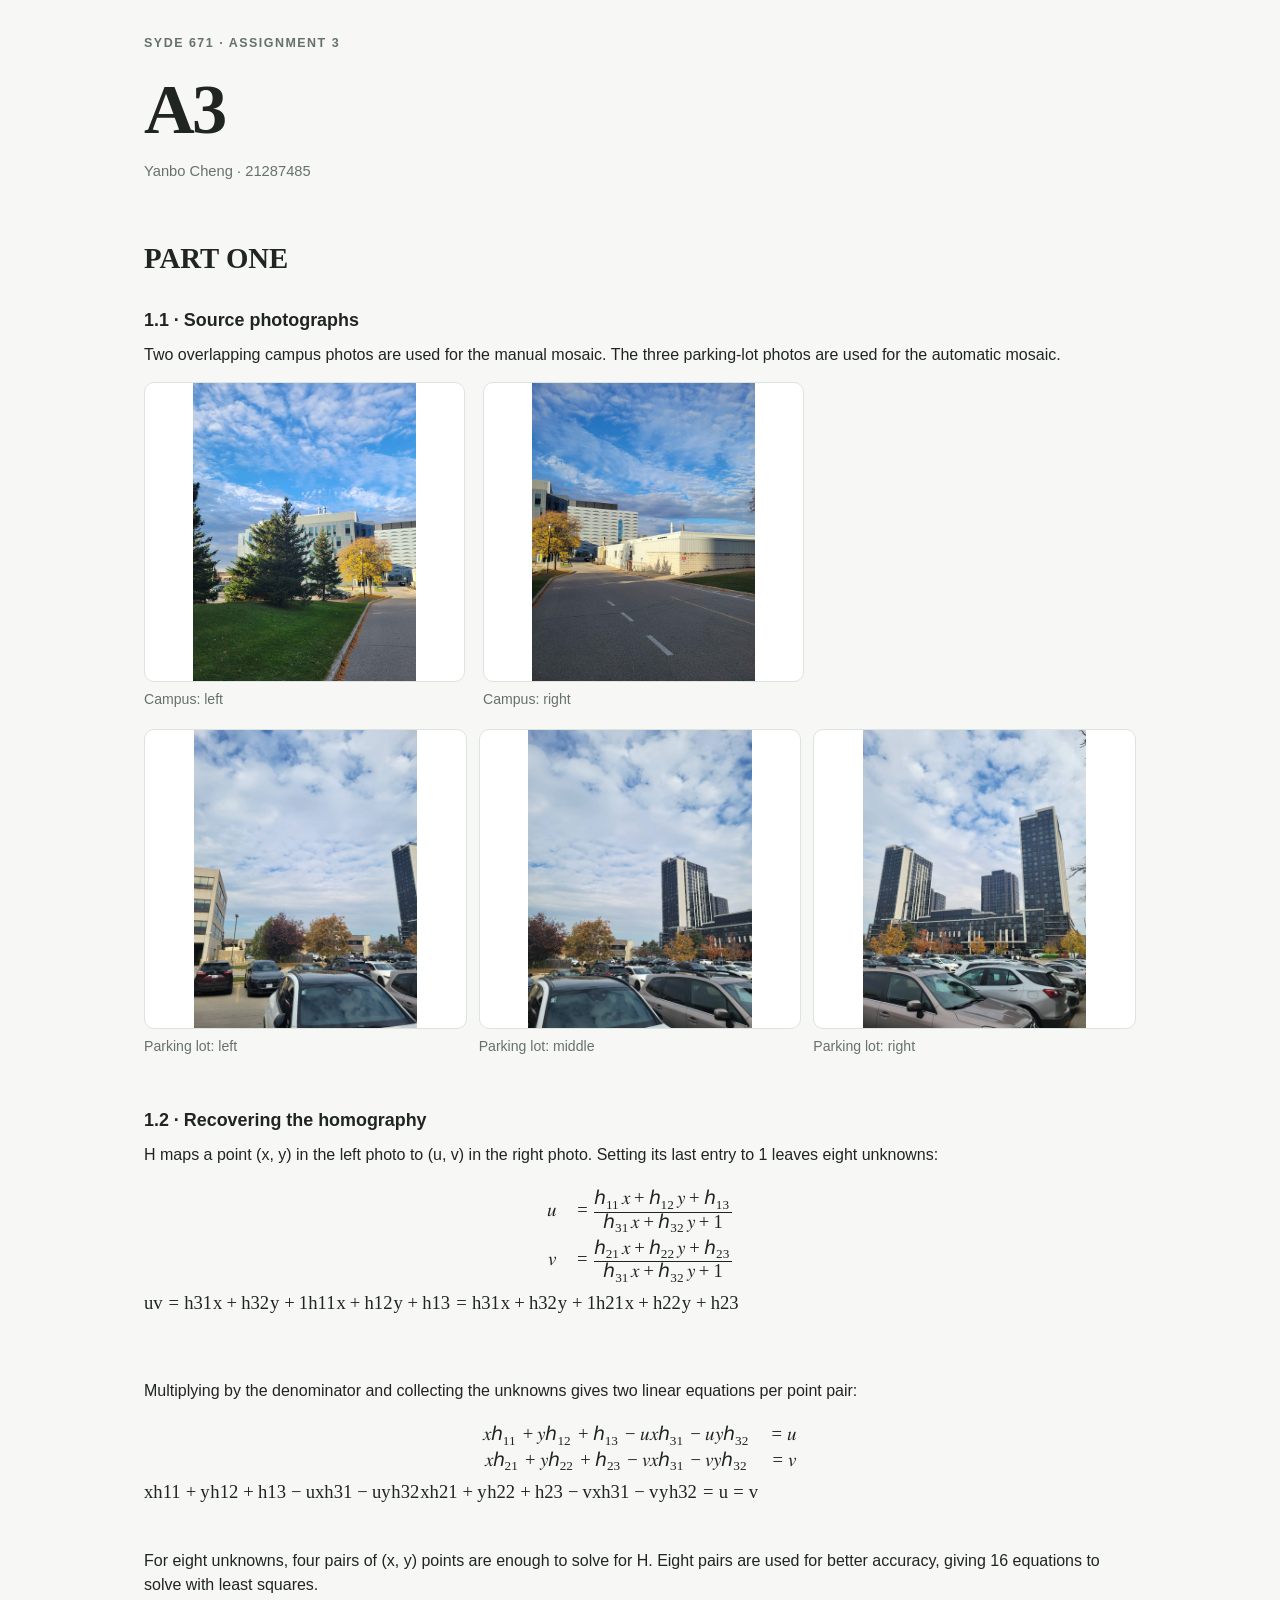
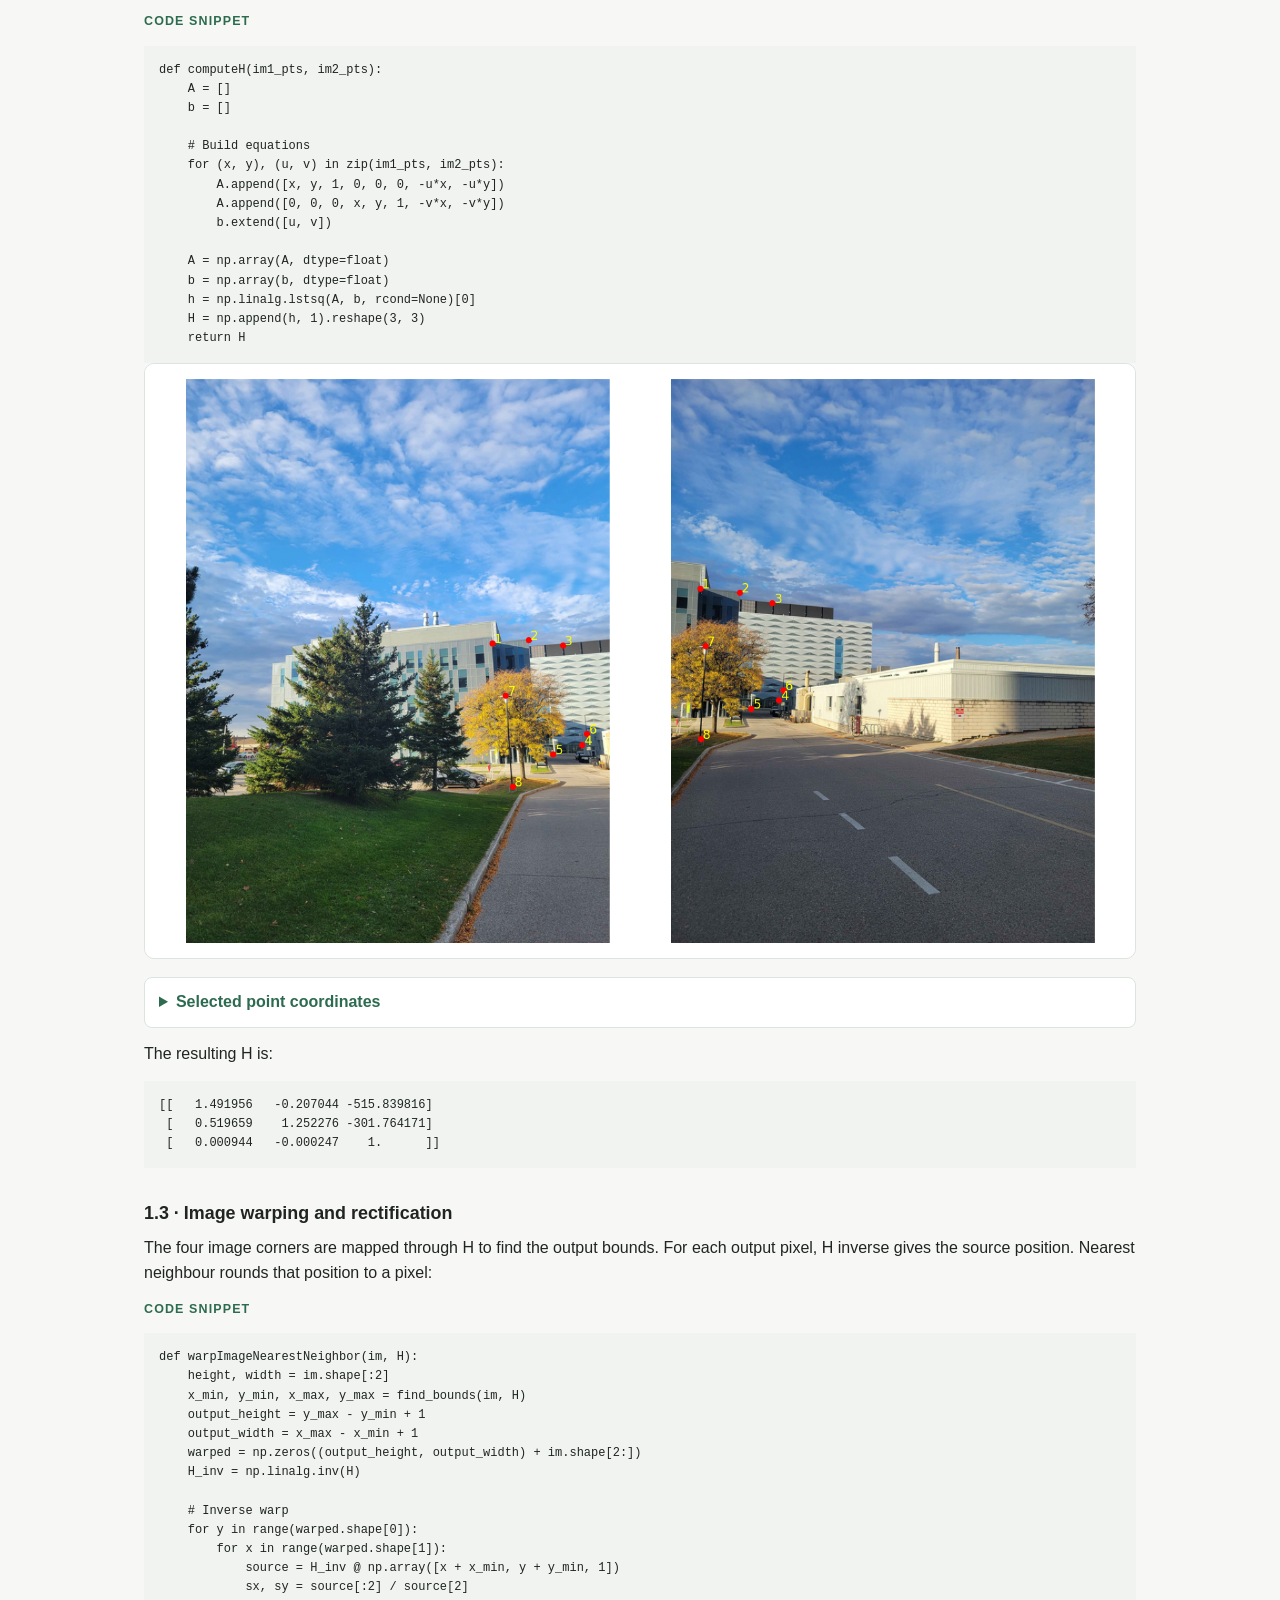
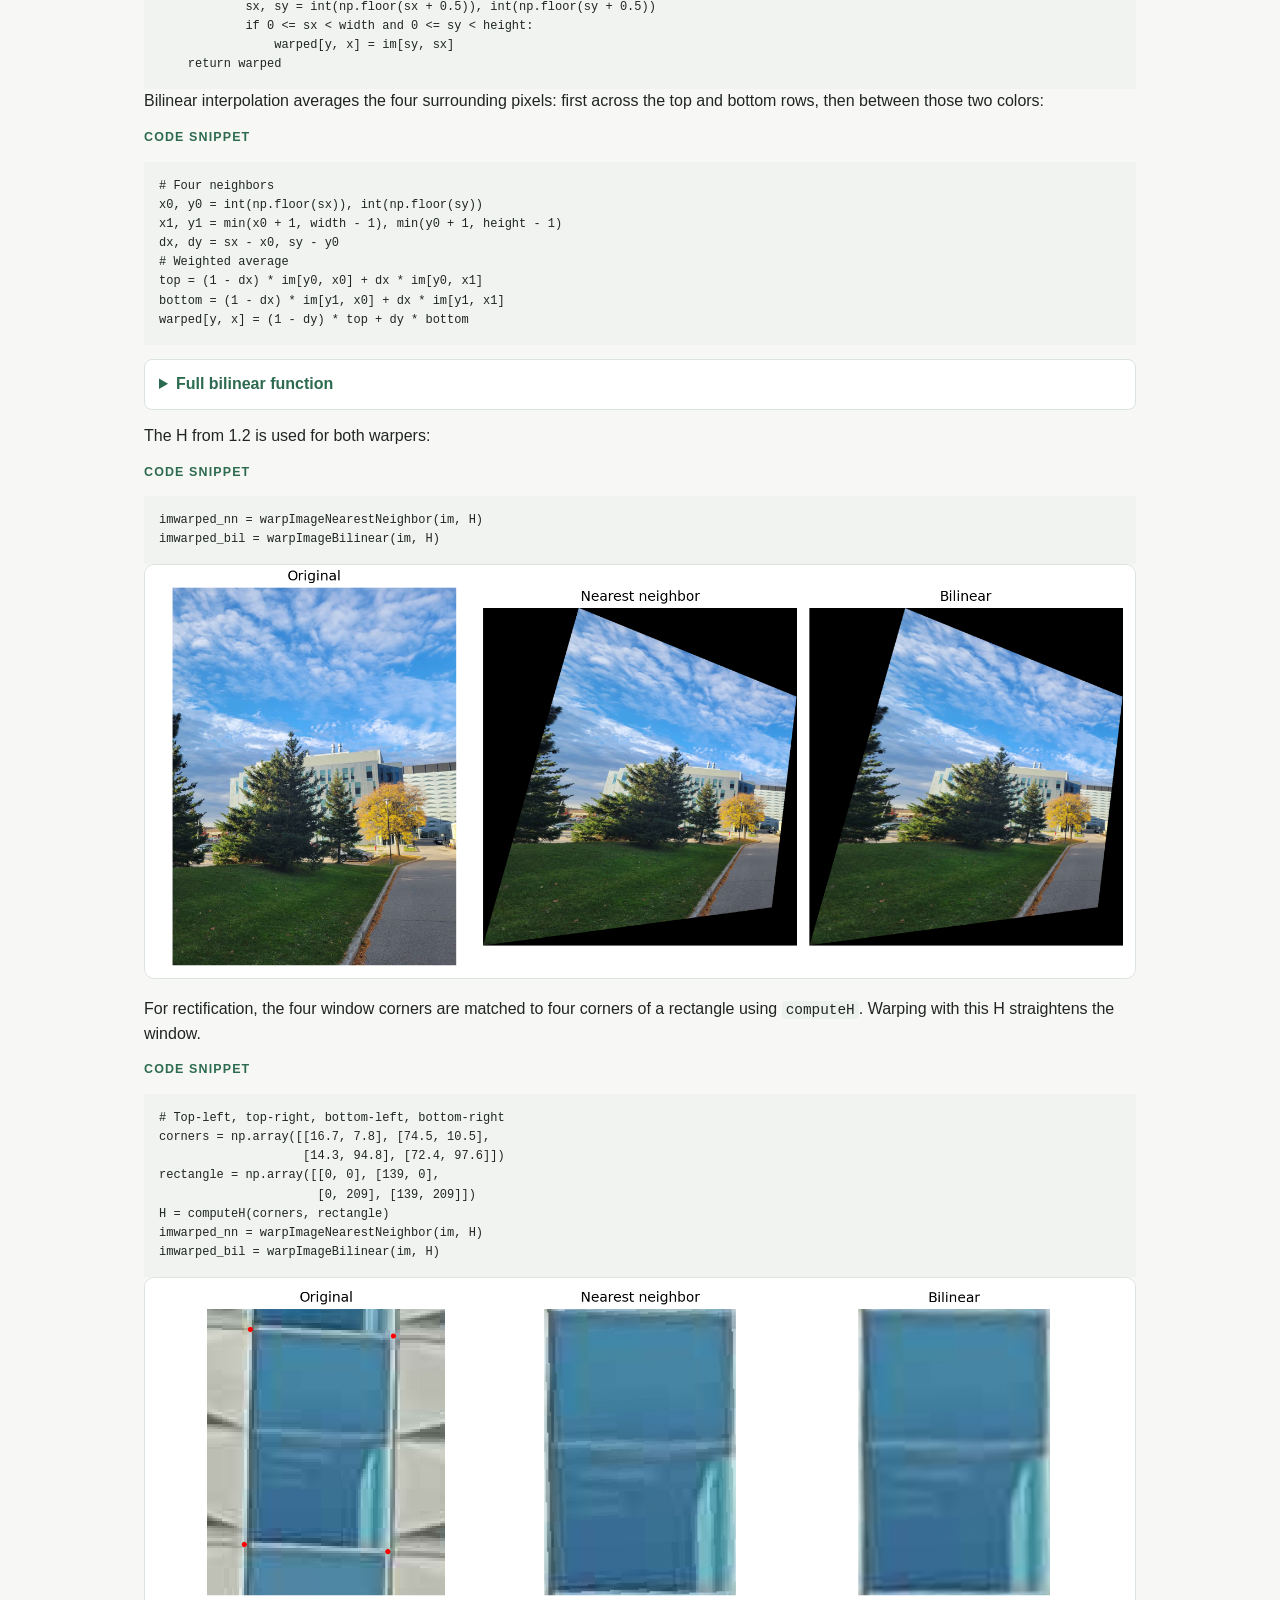
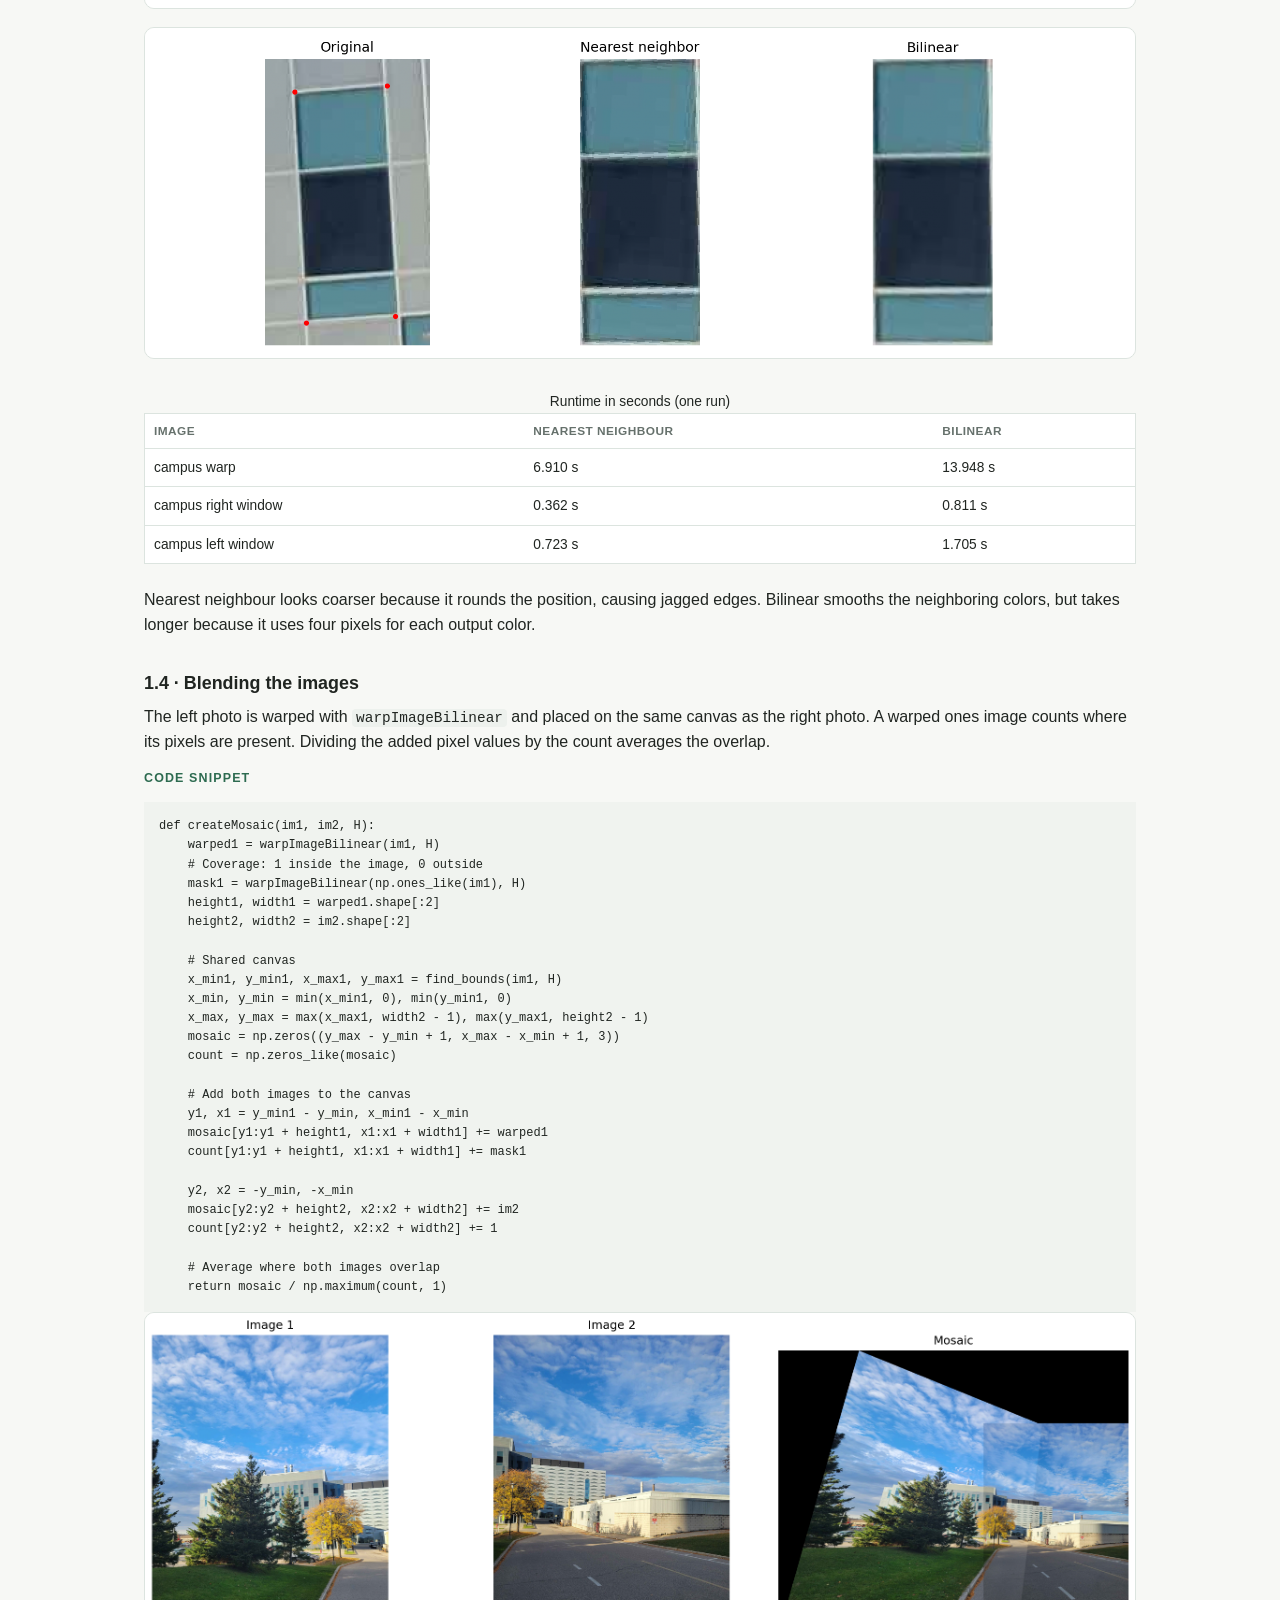
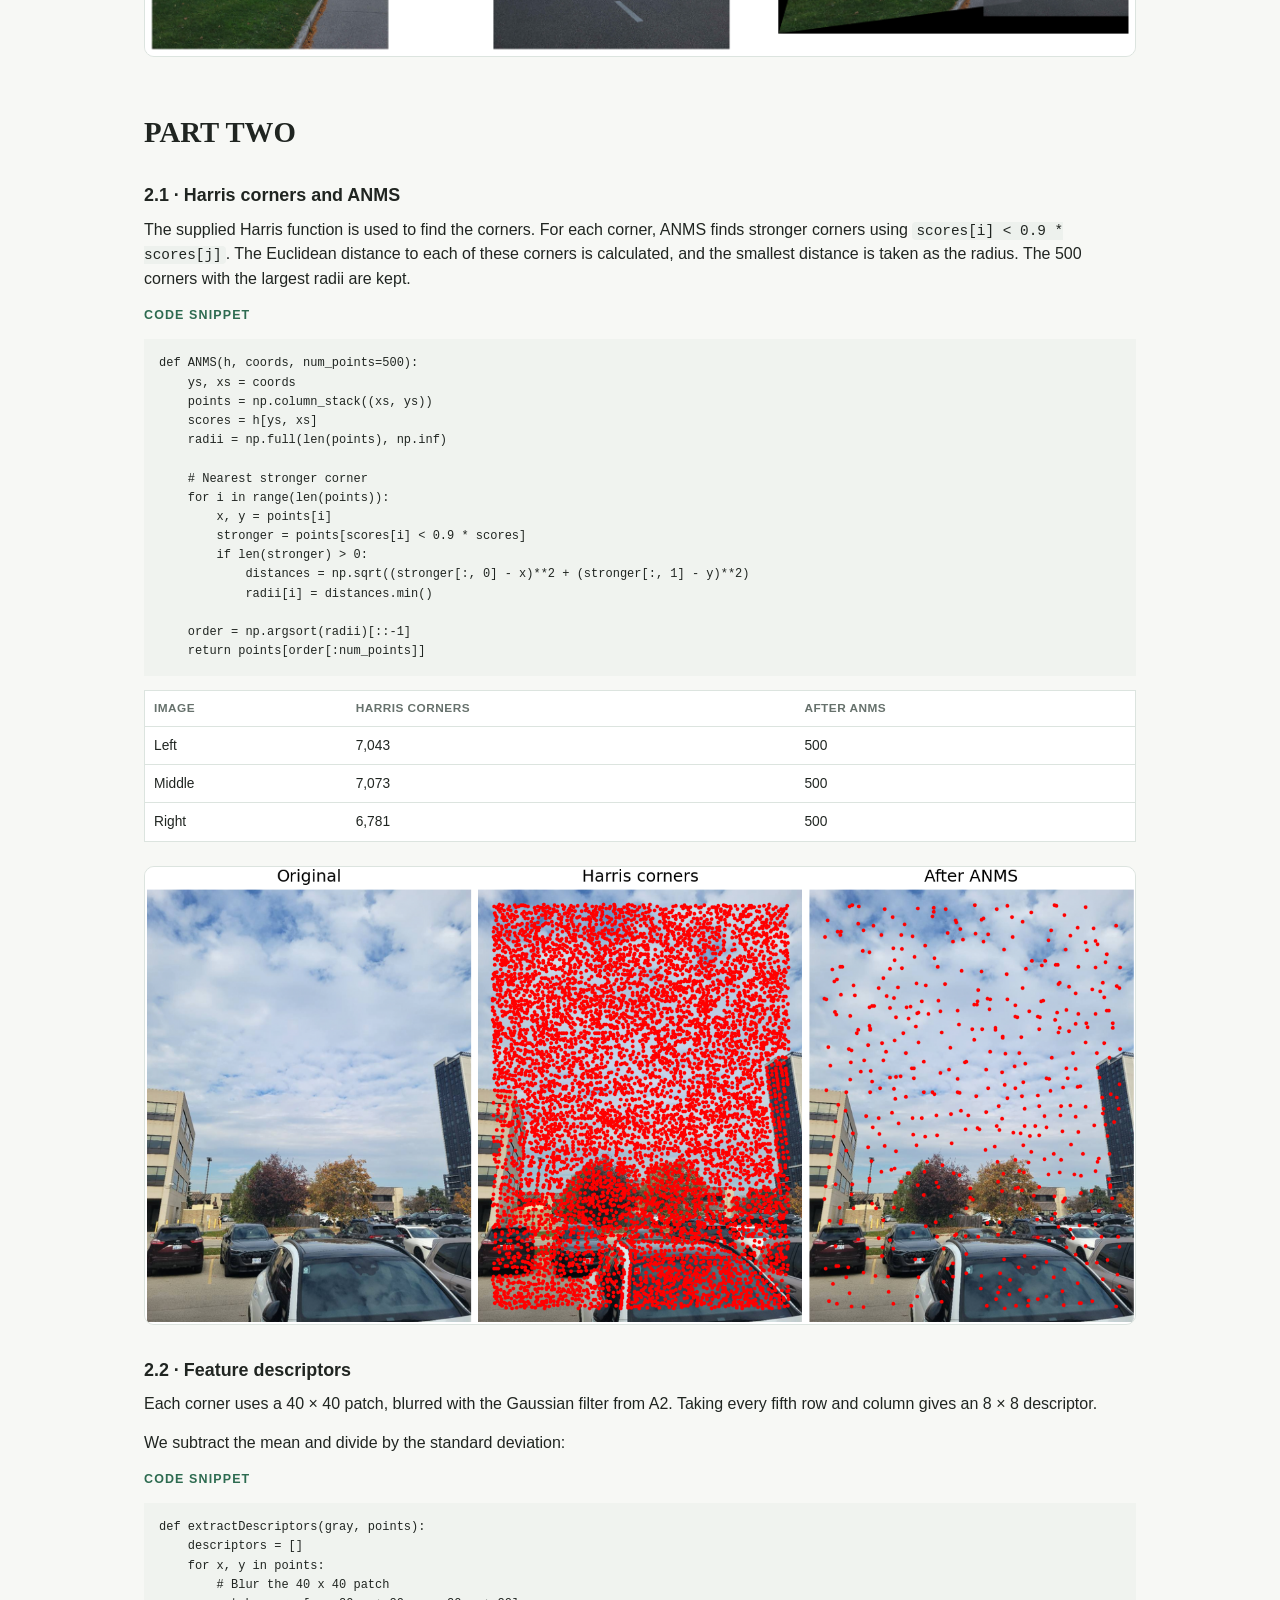
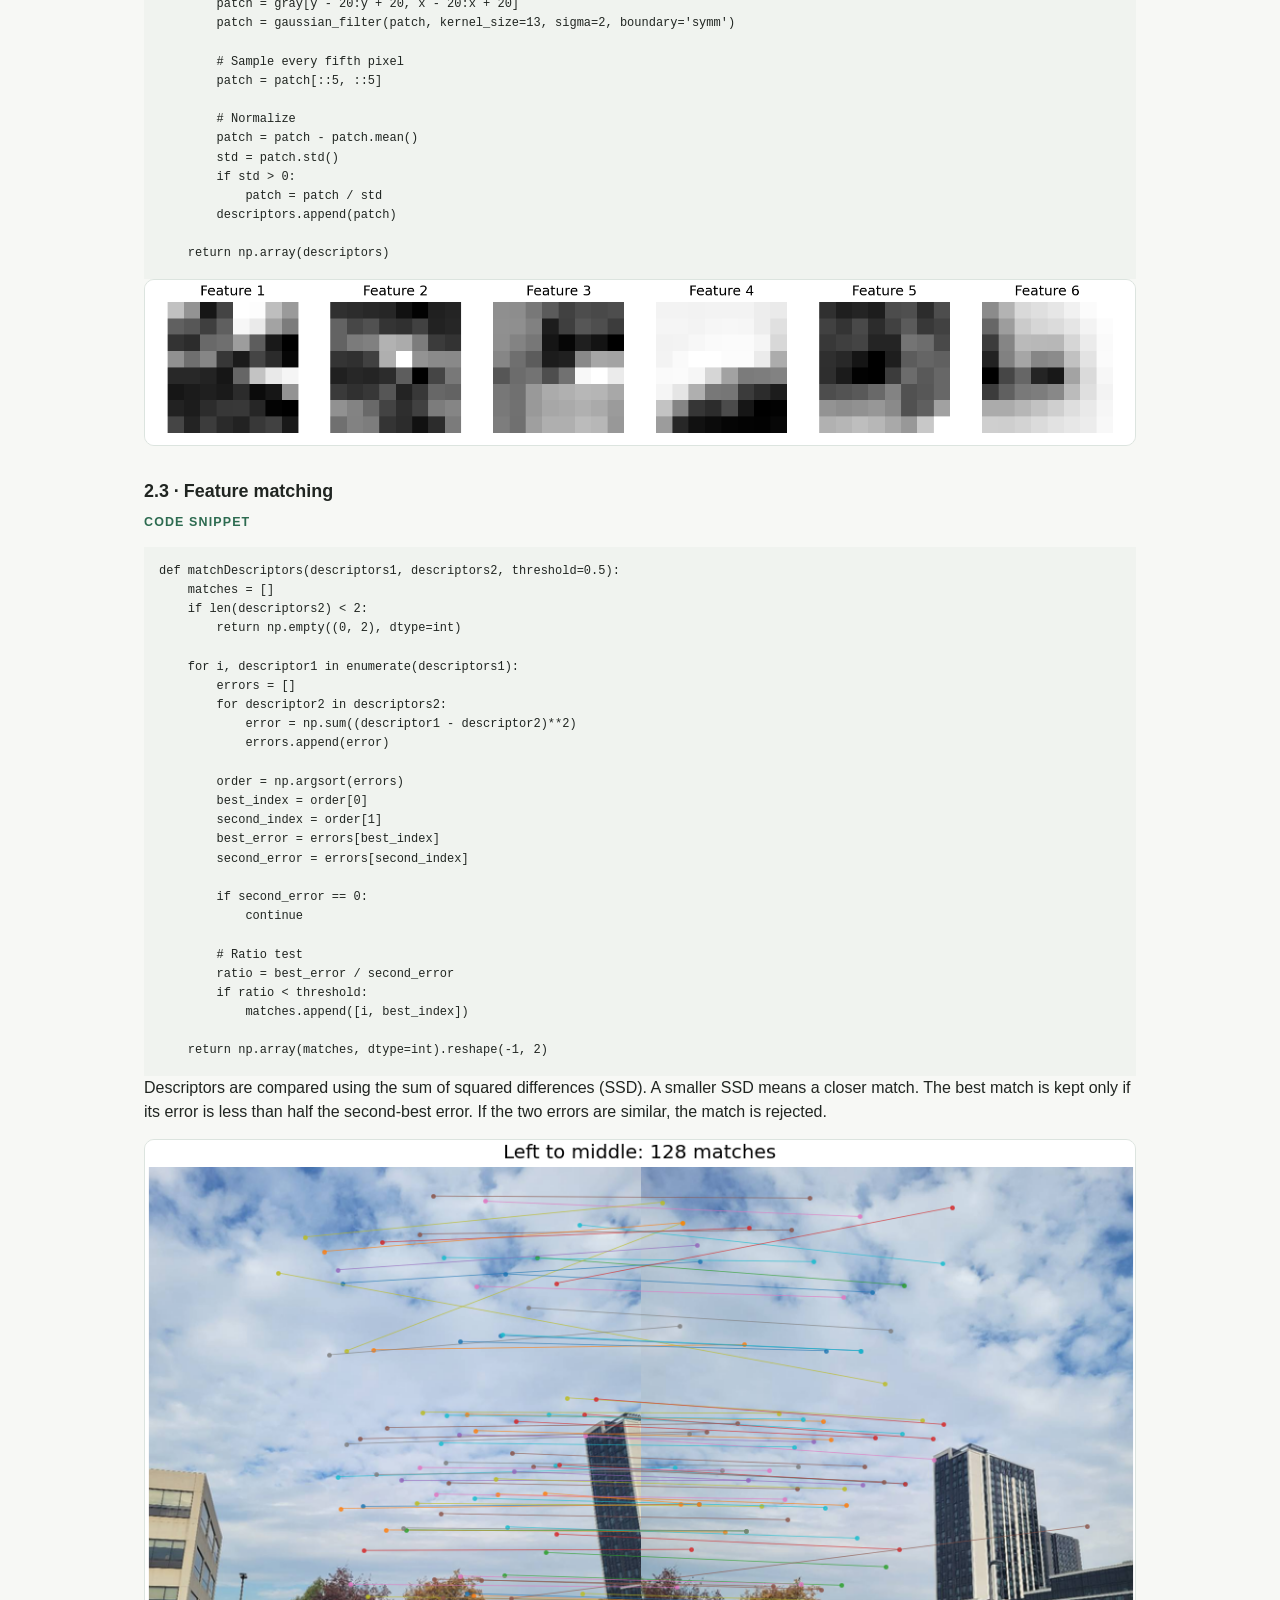
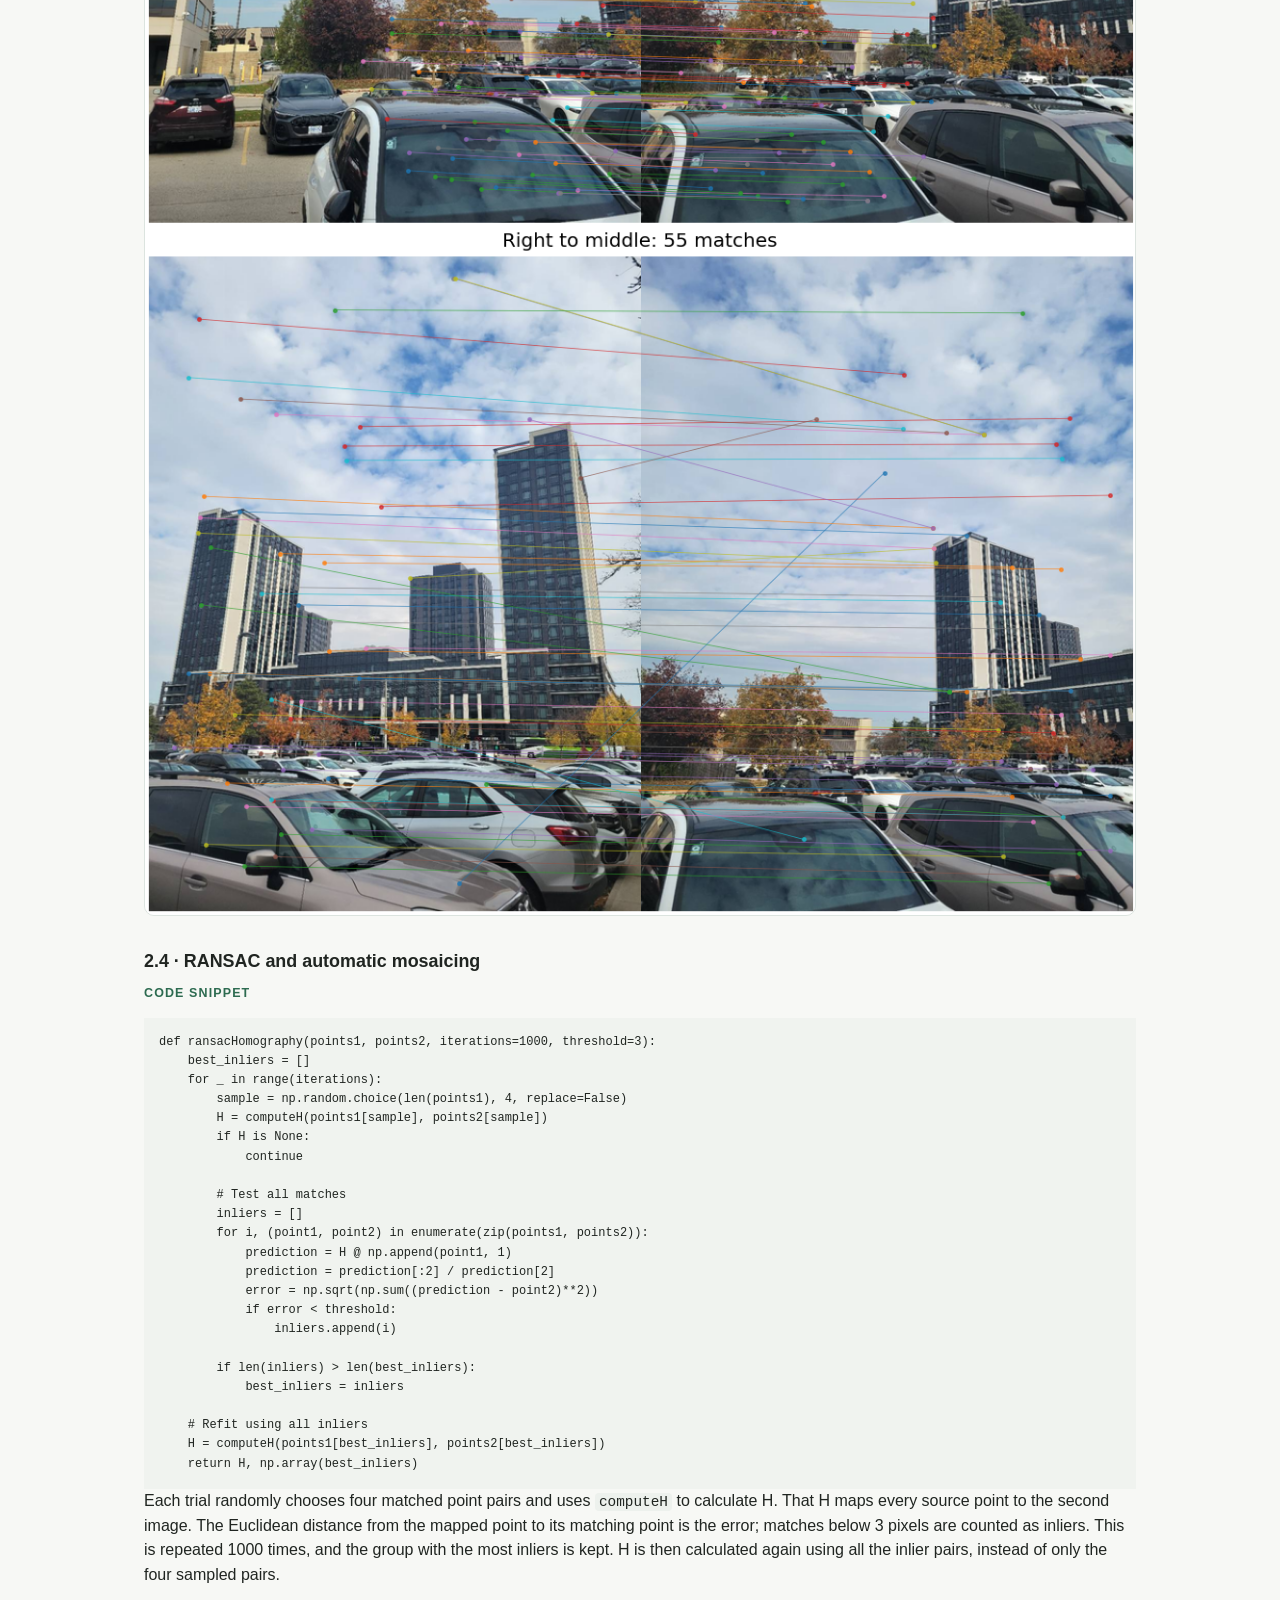
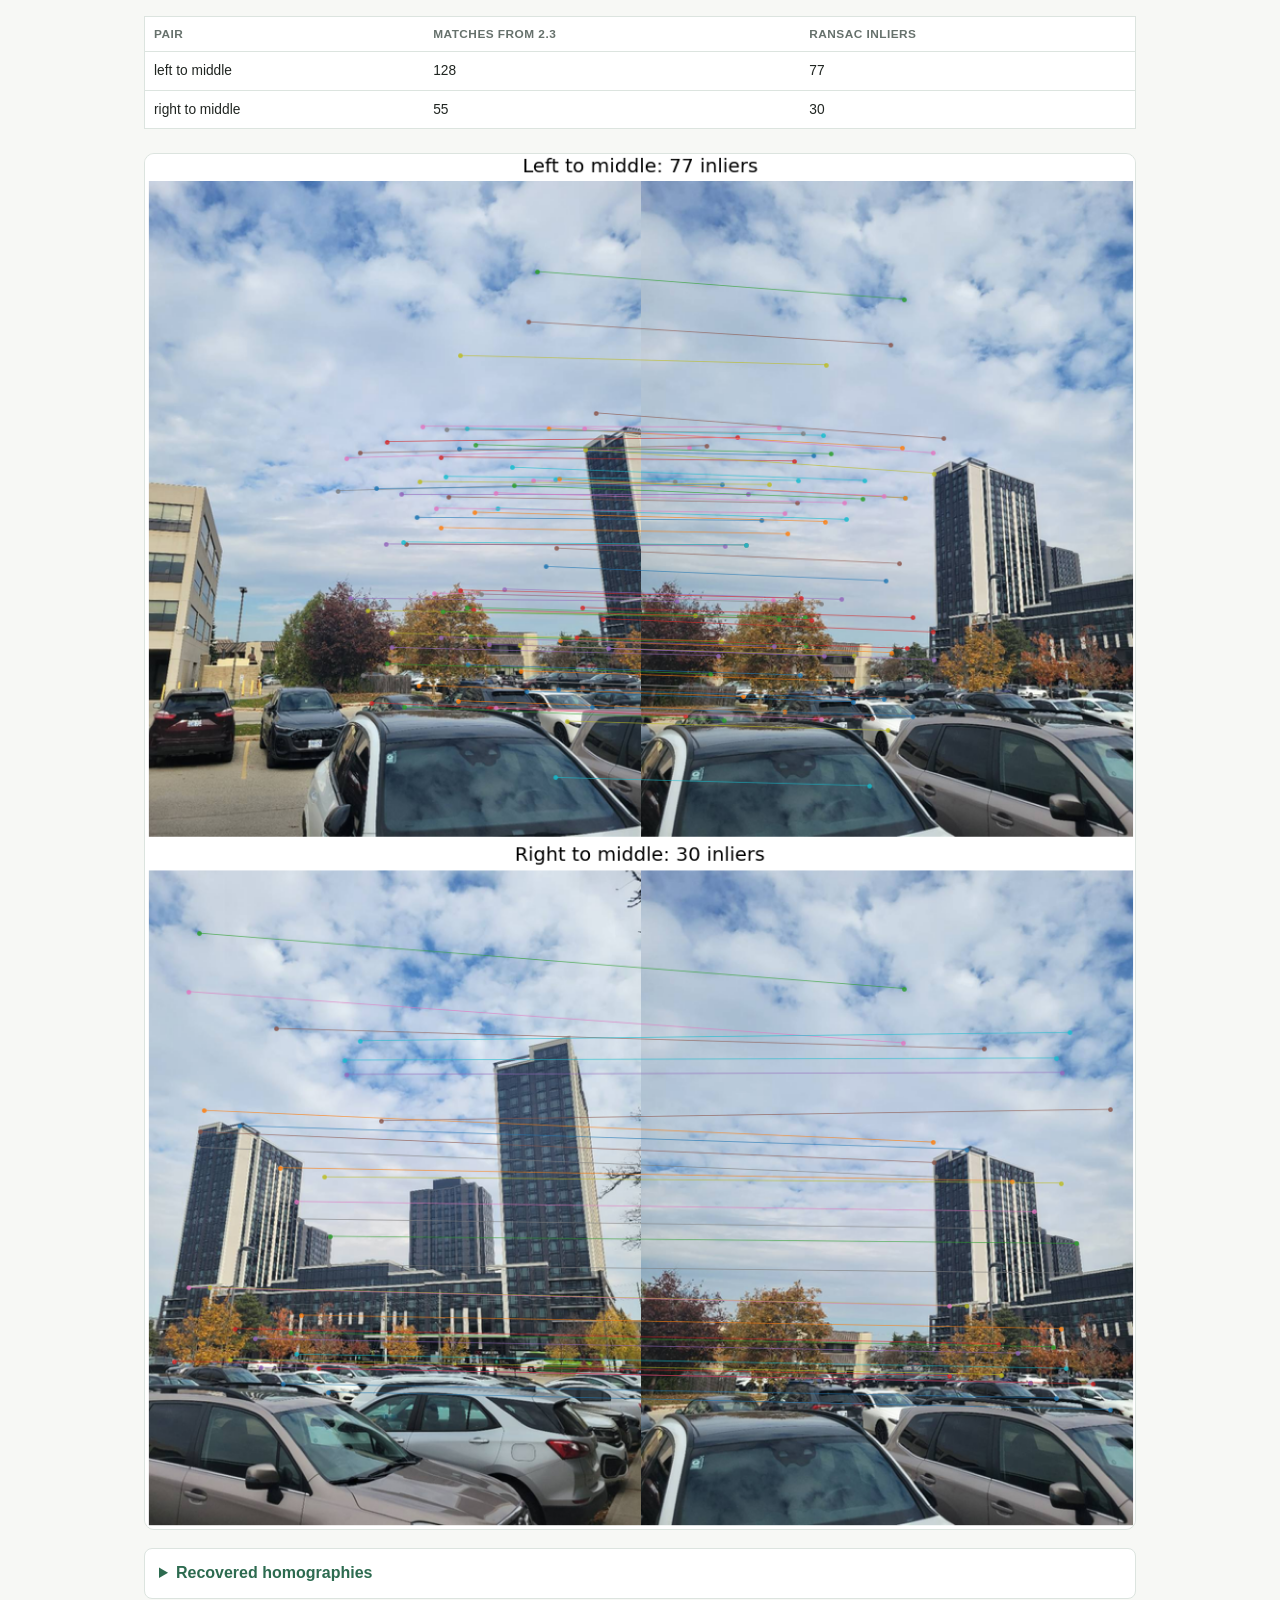
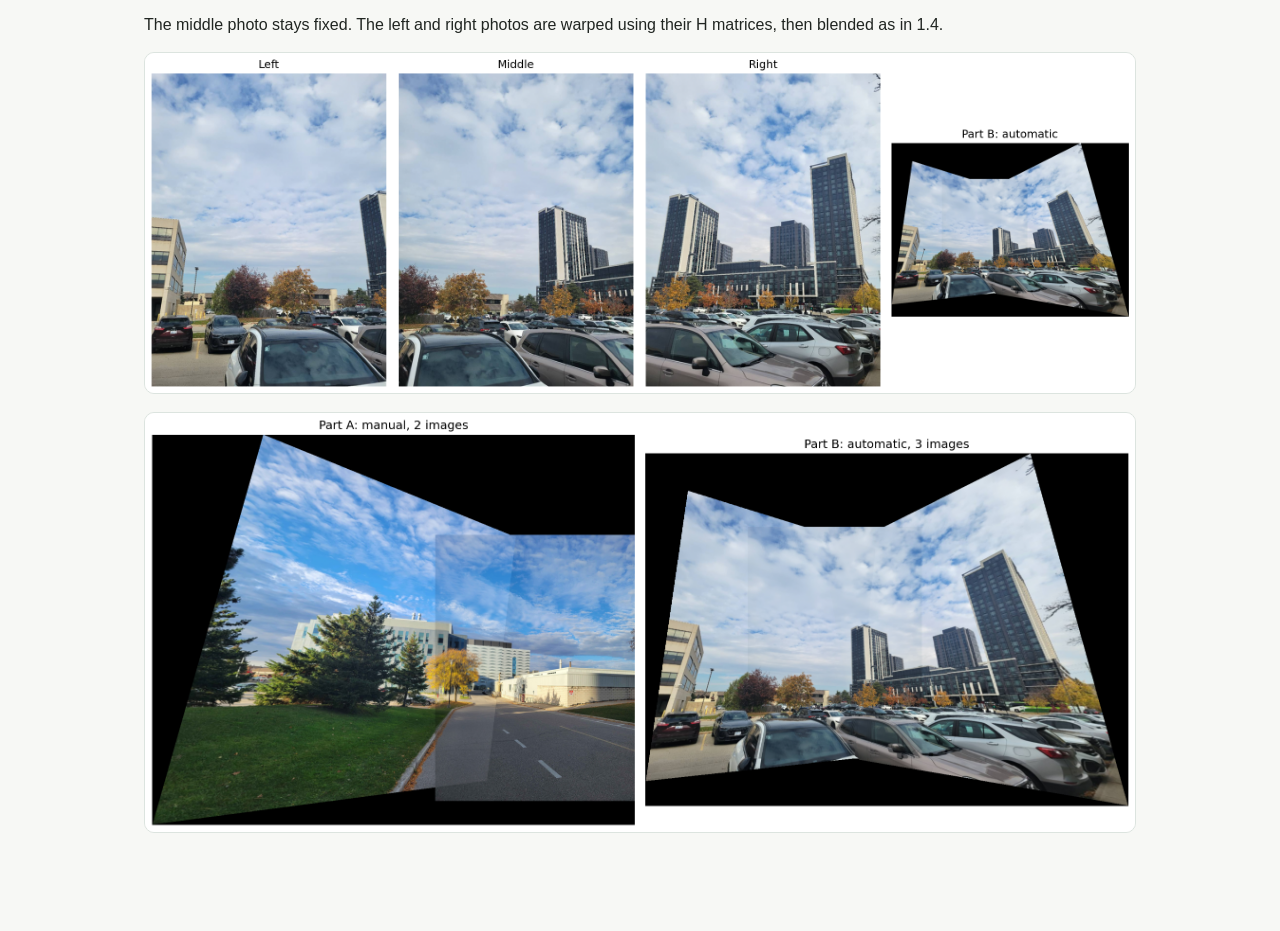
==== index.html @ 2c9ebaf1 "Add Assignment 3 writeup, code, photos and results" ====
<!doctype html>
<html lang="en"><head><meta charset="utf-8"><meta name="viewport" content="width=device-width,initial-scale=1">
<meta name="description" content="Yanbo Cheng - SYDE 671 Assignment 3.">
<title>Assignment 3 | SYDE 671</title>
<link rel="stylesheet" href="math/katex.min.css"><link rel="stylesheet" href="theme.css">
<style>.gallery.sources img{height:300px;aspect-ratio:auto;object-fit:contain}</style>
</head><body><main class="wrap">
<p class="eyebrow">SYDE 671 &middot; Assignment 3</p><h1>A3</h1>
<p class="meta">Yanbo Cheng &middot; 21287485</p>

<h2>PART ONE</h2>
<h3 id="photos">1.1 &middot; Source photographs</h3>
<p>Two overlapping campus photos are used for the manual mosaic. The three parking-lot photos are used for the automatic mosaic.</p>
<div class="inputs"><figure><a href="data/campus/left.png"><img src="data/campus/left.png" alt="Campus: left"></a><figcaption>Campus: left</figcaption></figure><figure><a href="data/campus/right.png"><img src="data/campus/right.png" alt="Campus: right"></a><figcaption>Campus: right</figcaption></figure></div>
<div class="gallery sources"><figure><a href="data/parking/left.png"><img src="data/parking/left.png" alt="Parking lot: left"></a><figcaption>Parking lot: left</figcaption></figure><figure><a href="data/parking/middle.png"><img src="data/parking/middle.png" alt="Parking lot: middle"></a><figcaption>Parking lot: middle</figcaption></figure><figure><a href="data/parking/right.png"><img src="data/parking/right.png" alt="Parking lot: right"></a><figcaption>Parking lot: right</figcaption></figure></div>

<h3 id="homography">1.2 &middot; Recovering the homography</h3>
<p>H maps a point (x, y) in the left photo to (u, v) in the right photo. Setting its last entry to 1 leaves eight unknowns:</p>
<div class="equation"><span class="katex-display"><span class="katex"><span class="katex-mathml"><math xmlns="http://www.w3.org/1998/Math/MathML" display="block"><semantics><mtable rowspacing="0.25em" columnalign="right left" columnspacing="0em"><mtr><mtd><mstyle scriptlevel="0" displaystyle="true"><mi>u</mi></mstyle></mtd><mtd><mstyle scriptlevel="0" displaystyle="true"><mrow><mrow></mrow><mo>=</mo><mfrac><mrow><msub><mi>h</mi><mn>11</mn></msub><mi>x</mi><mo>+</mo><msub><mi>h</mi><mn>12</mn></msub><mi>y</mi><mo>+</mo><msub><mi>h</mi><mn>13</mn></msub></mrow><mrow><msub><mi>h</mi><mn>31</mn></msub><mi>x</mi><mo>+</mo><msub><mi>h</mi><mn>32</mn></msub><mi>y</mi><mo>+</mo><mn>1</mn></mrow></mfrac></mrow></mstyle></mtd></mtr><mtr><mtd><mstyle scriptlevel="0" displaystyle="true"><mi>v</mi></mstyle></mtd><mtd><mstyle scriptlevel="0" displaystyle="true"><mrow><mrow></mrow><mo>=</mo><mfrac><mrow><msub><mi>h</mi><mn>21</mn></msub><mi>x</mi><mo>+</mo><msub><mi>h</mi><mn>22</mn></msub><mi>y</mi><mo>+</mo><msub><mi>h</mi><mn>23</mn></msub></mrow><mrow><msub><mi>h</mi><mn>31</mn></msub><mi>x</mi><mo>+</mo><msub><mi>h</mi><mn>32</mn></msub><mi>y</mi><mo>+</mo><mn>1</mn></mrow></mfrac></mrow></mstyle></mtd></mtr></mtable><annotation encoding="application/x-tex">\begin{aligned}u&amp;=\frac{h_{11}x+h_{12}y+h_{13}}{h_{31}x+h_{32}y+1}\\[4pt]v&amp;=\frac{h_{21}x+h_{22}y+h_{23}}{h_{31}x+h_{32}y+1}\end{aligned}</annotation></semantics></math></span><span class="katex-html" aria-hidden="true"><span class="base"><span class="strut" style="height:5.1038em;vertical-align:-2.3019em;"></span><span class="mord"><span class="mtable"><span class="col-align-r"><span class="vlist-t vlist-t2"><span class="vlist-r"><span class="vlist" style="height:2.8019em;"><span style="top:-4.8019em;"><span class="pstrut" style="height:3.3714em;"></span><span class="mord"><span class="mord mathnormal">u</span></span></span><span style="top:-2.25em;"><span class="pstrut" style="height:3.3714em;"></span><span class="mord"><span class="mord mathnormal" style="margin-right:0.03588em;">v</span></span></span></span><span class="vlist-s">​</span></span><span class="vlist-r"><span class="vlist" style="height:2.3019em;"><span></span></span></span></span></span><span class="col-align-l"><span class="vlist-t vlist-t2"><span class="vlist-r"><span class="vlist" style="height:2.8019em;"><span style="top:-4.8019em;"><span class="pstrut" style="height:3.3714em;"></span><span class="mord"><span class="mord"></span><span class="mspace" style="margin-right:0.2778em;"></span><span class="mrel">=</span><span class="mspace" style="margin-right:0.2778em;"></span><span class="mord"><span class="mopen nulldelimiter"></span><span class="mfrac"><span class="vlist-t vlist-t2"><span class="vlist-r"><span class="vlist" style="height:1.3714em;"><span style="top:-2.314em;"><span class="pstrut" style="height:3em;"></span><span class="mord"><span class="mord"><span class="mord mathnormal">h</span><span class="msupsub"><span class="vlist-t vlist-t2"><span class="vlist-r"><span class="vlist" style="height:0.3011em;"><span style="top:-2.55em;margin-left:0em;margin-right:0.05em;"><span class="pstrut" style="height:2.7em;"></span><span class="sizing reset-size6 size3 mtight"><span class="mord mtight"><span class="mord mtight">31</span></span></span></span></span><span class="vlist-s">​</span></span><span class="vlist-r"><span class="vlist" style="height:0.15em;"><span></span></span></span></span></span></span><span class="mord mathnormal">x</span><span class="mspace" style="margin-right:0.2222em;"></span><span class="mbin">+</span><span class="mspace" style="margin-right:0.2222em;"></span><span class="mord"><span class="mord mathnormal">h</span><span class="msupsub"><span class="vlist-t vlist-t2"><span class="vlist-r"><span class="vlist" style="height:0.3011em;"><span style="top:-2.55em;margin-left:0em;margin-right:0.05em;"><span class="pstrut" style="height:2.7em;"></span><span class="sizing reset-size6 size3 mtight"><span class="mord mtight"><span class="mord mtight">32</span></span></span></span></span><span class="vlist-s">​</span></span><span class="vlist-r"><span class="vlist" style="height:0.15em;"><span></span></span></span></span></span></span><span class="mord mathnormal" style="margin-right:0.03588em;">y</span><span class="mspace" style="margin-right:0.2222em;"></span><span class="mbin">+</span><span class="mspace" style="margin-right:0.2222em;"></span><span class="mord">1</span></span></span><span style="top:-3.23em;"><span class="pstrut" style="height:3em;"></span><span class="frac-line" style="border-bottom-width:0.04em;"></span></span><span style="top:-3.677em;"><span class="pstrut" style="height:3em;"></span><span class="mord"><span class="mord"><span class="mord mathnormal">h</span><span class="msupsub"><span class="vlist-t vlist-t2"><span class="vlist-r"><span class="vlist" style="height:0.3011em;"><span style="top:-2.55em;margin-left:0em;margin-right:0.05em;"><span class="pstrut" style="height:2.7em;"></span><span class="sizing reset-size6 size3 mtight"><span class="mord mtight"><span class="mord mtight">11</span></span></span></span></span><span class="vlist-s">​</span></span><span class="vlist-r"><span class="vlist" style="height:0.15em;"><span></span></span></span></span></span></span><span class="mord mathnormal">x</span><span class="mspace" style="margin-right:0.2222em;"></span><span class="mbin">+</span><span class="mspace" style="margin-right:0.2222em;"></span><span class="mord"><span class="mord mathnormal">h</span><span class="msupsub"><span class="vlist-t vlist-t2"><span class="vlist-r"><span class="vlist" style="height:0.3011em;"><span style="top:-2.55em;margin-left:0em;margin-right:0.05em;"><span class="pstrut" style="height:2.7em;"></span><span class="sizing reset-size6 size3 mtight"><span class="mord mtight"><span class="mord mtight">12</span></span></span></span></span><span class="vlist-s">​</span></span><span class="vlist-r"><span class="vlist" style="height:0.15em;"><span></span></span></span></span></span></span><span class="mord mathnormal" style="margin-right:0.03588em;">y</span><span class="mspace" style="margin-right:0.2222em;"></span><span class="mbin">+</span><span class="mspace" style="margin-right:0.2222em;"></span><span class="mord"><span class="mord mathnormal">h</span><span class="msupsub"><span class="vlist-t vlist-t2"><span class="vlist-r"><span class="vlist" style="height:0.3011em;"><span style="top:-2.55em;margin-left:0em;margin-right:0.05em;"><span class="pstrut" style="height:2.7em;"></span><span class="sizing reset-size6 size3 mtight"><span class="mord mtight"><span class="mord mtight">13</span></span></span></span></span><span class="vlist-s">​</span></span><span class="vlist-r"><span class="vlist" style="height:0.15em;"><span></span></span></span></span></span></span></span></span></span><span class="vlist-s">​</span></span><span class="vlist-r"><span class="vlist" style="height:0.8804em;"><span></span></span></span></span></span><span class="mclose nulldelimiter"></span></span></span></span><span style="top:-2.25em;"><span class="pstrut" style="height:3.3714em;"></span><span class="mord"><span class="mord"></span><span class="mspace" style="margin-right:0.2778em;"></span><span class="mrel">=</span><span class="mspace" style="margin-right:0.2778em;"></span><span class="mord"><span class="mopen nulldelimiter"></span><span class="mfrac"><span class="vlist-t vlist-t2"><span class="vlist-r"><span class="vlist" style="height:1.3714em;"><span style="top:-2.314em;"><span class="pstrut" style="height:3em;"></span><span class="mord"><span class="mord"><span class="mord mathnormal">h</span><span class="msupsub"><span class="vlist-t vlist-t2"><span class="vlist-r"><span class="vlist" style="height:0.3011em;"><span style="top:-2.55em;margin-left:0em;margin-right:0.05em;"><span class="pstrut" style="height:2.7em;"></span><span class="sizing reset-size6 size3 mtight"><span class="mord mtight"><span class="mord mtight">31</span></span></span></span></span><span class="vlist-s">​</span></span><span class="vlist-r"><span class="vlist" style="height:0.15em;"><span></span></span></span></span></span></span><span class="mord mathnormal">x</span><span class="mspace" style="margin-right:0.2222em;"></span><span class="mbin">+</span><span class="mspace" style="margin-right:0.2222em;"></span><span class="mord"><span class="mord mathnormal">h</span><span class="msupsub"><span class="vlist-t vlist-t2"><span class="vlist-r"><span class="vlist" style="height:0.3011em;"><span style="top:-2.55em;margin-left:0em;margin-right:0.05em;"><span class="pstrut" style="height:2.7em;"></span><span class="sizing reset-size6 size3 mtight"><span class="mord mtight"><span class="mord mtight">32</span></span></span></span></span><span class="vlist-s">​</span></span><span class="vlist-r"><span class="vlist" style="height:0.15em;"><span></span></span></span></span></span></span><span class="mord mathnormal" style="margin-right:0.03588em;">y</span><span class="mspace" style="margin-right:0.2222em;"></span><span class="mbin">+</span><span class="mspace" style="margin-right:0.2222em;"></span><span class="mord">1</span></span></span><span style="top:-3.23em;"><span class="pstrut" style="height:3em;"></span><span class="frac-line" style="border-bottom-width:0.04em;"></span></span><span style="top:-3.677em;"><span class="pstrut" style="height:3em;"></span><span class="mord"><span class="mord"><span class="mord mathnormal">h</span><span class="msupsub"><span class="vlist-t vlist-t2"><span class="vlist-r"><span class="vlist" style="height:0.3011em;"><span style="top:-2.55em;margin-left:0em;margin-right:0.05em;"><span class="pstrut" style="height:2.7em;"></span><span class="sizing reset-size6 size3 mtight"><span class="mord mtight"><span class="mord mtight">21</span></span></span></span></span><span class="vlist-s">​</span></span><span class="vlist-r"><span class="vlist" style="height:0.15em;"><span></span></span></span></span></span></span><span class="mord mathnormal">x</span><span class="mspace" style="margin-right:0.2222em;"></span><span class="mbin">+</span><span class="mspace" style="margin-right:0.2222em;"></span><span class="mord"><span class="mord mathnormal">h</span><span class="msupsub"><span class="vlist-t vlist-t2"><span class="vlist-r"><span class="vlist" style="height:0.3011em;"><span style="top:-2.55em;margin-left:0em;margin-right:0.05em;"><span class="pstrut" style="height:2.7em;"></span><span class="sizing reset-size6 size3 mtight"><span class="mord mtight"><span class="mord mtight">22</span></span></span></span></span><span class="vlist-s">​</span></span><span class="vlist-r"><span class="vlist" style="height:0.15em;"><span></span></span></span></span></span></span><span class="mord mathnormal" style="margin-right:0.03588em;">y</span><span class="mspace" style="margin-right:0.2222em;"></span><span class="mbin">+</span><span class="mspace" style="margin-right:0.2222em;"></span><span class="mord"><span class="mord mathnormal">h</span><span class="msupsub"><span class="vlist-t vlist-t2"><span class="vlist-r"><span class="vlist" style="height:0.3011em;"><span style="top:-2.55em;margin-left:0em;margin-right:0.05em;"><span class="pstrut" style="height:2.7em;"></span><span class="sizing reset-size6 size3 mtight"><span class="mord mtight"><span class="mord mtight">23</span></span></span></span></span><span class="vlist-s">​</span></span><span class="vlist-r"><span class="vlist" style="height:0.15em;"><span></span></span></span></span></span></span></span></span></span><span class="vlist-s">​</span></span><span class="vlist-r"><span class="vlist" style="height:0.8804em;"><span></span></span></span></span></span><span class="mclose nulldelimiter"></span></span></span></span></span><span class="vlist-s">​</span></span><span class="vlist-r"><span class="vlist" style="height:2.3019em;"><span></span></span></span></span></span></span></span></span></span></span></span></div>
<p>Multiplying by the denominator and collecting the unknowns gives two linear equations per point pair:</p>
<div class="equation"><span class="katex-display"><span class="katex"><span class="katex-mathml"><math xmlns="http://www.w3.org/1998/Math/MathML" display="block"><semantics><mtable rowspacing="0.25em" columnalign="right left" columnspacing="0em"><mtr><mtd><mstyle scriptlevel="0" displaystyle="true"><mrow><mi>x</mi><msub><mi>h</mi><mn>11</mn></msub><mo>+</mo><mi>y</mi><msub><mi>h</mi><mn>12</mn></msub><mo>+</mo><msub><mi>h</mi><mn>13</mn></msub><mo>−</mo><mi>u</mi><mi>x</mi><msub><mi>h</mi><mn>31</mn></msub><mo>−</mo><mi>u</mi><mi>y</mi><msub><mi>h</mi><mn>32</mn></msub></mrow></mstyle></mtd><mtd><mstyle scriptlevel="0" displaystyle="true"><mrow><mrow></mrow><mo>=</mo><mi>u</mi></mrow></mstyle></mtd></mtr><mtr><mtd><mstyle scriptlevel="0" displaystyle="true"><mrow><mi>x</mi><msub><mi>h</mi><mn>21</mn></msub><mo>+</mo><mi>y</mi><msub><mi>h</mi><mn>22</mn></msub><mo>+</mo><msub><mi>h</mi><mn>23</mn></msub><mo>−</mo><mi>v</mi><mi>x</mi><msub><mi>h</mi><mn>31</mn></msub><mo>−</mo><mi>v</mi><mi>y</mi><msub><mi>h</mi><mn>32</mn></msub></mrow></mstyle></mtd><mtd><mstyle scriptlevel="0" displaystyle="true"><mrow><mrow></mrow><mo>=</mo><mi>v</mi></mrow></mstyle></mtd></mtr></mtable><annotation encoding="application/x-tex">\begin{aligned}xh_{11}+yh_{12}+h_{13}-uxh_{31}-uyh_{32}&amp;=u\\xh_{21}+yh_{22}+h_{23}-vxh_{31}-vyh_{32}&amp;=v\end{aligned}</annotation></semantics></math></span><span class="katex-html" aria-hidden="true"><span class="base"><span class="strut" style="height:3em;vertical-align:-1.25em;"></span><span class="mord"><span class="mtable"><span class="col-align-r"><span class="vlist-t vlist-t2"><span class="vlist-r"><span class="vlist" style="height:1.75em;"><span style="top:-3.91em;"><span class="pstrut" style="height:3em;"></span><span class="mord"><span class="mord mathnormal">x</span><span class="mord"><span class="mord mathnormal">h</span><span class="msupsub"><span class="vlist-t vlist-t2"><span class="vlist-r"><span class="vlist" style="height:0.3011em;"><span style="top:-2.55em;margin-left:0em;margin-right:0.05em;"><span class="pstrut" style="height:2.7em;"></span><span class="sizing reset-size6 size3 mtight"><span class="mord mtight"><span class="mord mtight">11</span></span></span></span></span><span class="vlist-s">​</span></span><span class="vlist-r"><span class="vlist" style="height:0.15em;"><span></span></span></span></span></span></span><span class="mspace" style="margin-right:0.2222em;"></span><span class="mbin">+</span><span class="mspace" style="margin-right:0.2222em;"></span><span class="mord mathnormal" style="margin-right:0.03588em;">y</span><span class="mord"><span class="mord mathnormal">h</span><span class="msupsub"><span class="vlist-t vlist-t2"><span class="vlist-r"><span class="vlist" style="height:0.3011em;"><span style="top:-2.55em;margin-left:0em;margin-right:0.05em;"><span class="pstrut" style="height:2.7em;"></span><span class="sizing reset-size6 size3 mtight"><span class="mord mtight"><span class="mord mtight">12</span></span></span></span></span><span class="vlist-s">​</span></span><span class="vlist-r"><span class="vlist" style="height:0.15em;"><span></span></span></span></span></span></span><span class="mspace" style="margin-right:0.2222em;"></span><span class="mbin">+</span><span class="mspace" style="margin-right:0.2222em;"></span><span class="mord"><span class="mord mathnormal">h</span><span class="msupsub"><span class="vlist-t vlist-t2"><span class="vlist-r"><span class="vlist" style="height:0.3011em;"><span style="top:-2.55em;margin-left:0em;margin-right:0.05em;"><span class="pstrut" style="height:2.7em;"></span><span class="sizing reset-size6 size3 mtight"><span class="mord mtight"><span class="mord mtight">13</span></span></span></span></span><span class="vlist-s">​</span></span><span class="vlist-r"><span class="vlist" style="height:0.15em;"><span></span></span></span></span></span></span><span class="mspace" style="margin-right:0.2222em;"></span><span class="mbin">−</span><span class="mspace" style="margin-right:0.2222em;"></span><span class="mord mathnormal">ux</span><span class="mord"><span class="mord mathnormal">h</span><span class="msupsub"><span class="vlist-t vlist-t2"><span class="vlist-r"><span class="vlist" style="height:0.3011em;"><span style="top:-2.55em;margin-left:0em;margin-right:0.05em;"><span class="pstrut" style="height:2.7em;"></span><span class="sizing reset-size6 size3 mtight"><span class="mord mtight"><span class="mord mtight">31</span></span></span></span></span><span class="vlist-s">​</span></span><span class="vlist-r"><span class="vlist" style="height:0.15em;"><span></span></span></span></span></span></span><span class="mspace" style="margin-right:0.2222em;"></span><span class="mbin">−</span><span class="mspace" style="margin-right:0.2222em;"></span><span class="mord mathnormal">u</span><span class="mord mathnormal" style="margin-right:0.03588em;">y</span><span class="mord"><span class="mord mathnormal">h</span><span class="msupsub"><span class="vlist-t vlist-t2"><span class="vlist-r"><span class="vlist" style="height:0.3011em;"><span style="top:-2.55em;margin-left:0em;margin-right:0.05em;"><span class="pstrut" style="height:2.7em;"></span><span class="sizing reset-size6 size3 mtight"><span class="mord mtight"><span class="mord mtight">32</span></span></span></span></span><span class="vlist-s">​</span></span><span class="vlist-r"><span class="vlist" style="height:0.15em;"><span></span></span></span></span></span></span></span></span><span style="top:-2.41em;"><span class="pstrut" style="height:3em;"></span><span class="mord"><span class="mord mathnormal">x</span><span class="mord"><span class="mord mathnormal">h</span><span class="msupsub"><span class="vlist-t vlist-t2"><span class="vlist-r"><span class="vlist" style="height:0.3011em;"><span style="top:-2.55em;margin-left:0em;margin-right:0.05em;"><span class="pstrut" style="height:2.7em;"></span><span class="sizing reset-size6 size3 mtight"><span class="mord mtight"><span class="mord mtight">21</span></span></span></span></span><span class="vlist-s">​</span></span><span class="vlist-r"><span class="vlist" style="height:0.15em;"><span></span></span></span></span></span></span><span class="mspace" style="margin-right:0.2222em;"></span><span class="mbin">+</span><span class="mspace" style="margin-right:0.2222em;"></span><span class="mord mathnormal" style="margin-right:0.03588em;">y</span><span class="mord"><span class="mord mathnormal">h</span><span class="msupsub"><span class="vlist-t vlist-t2"><span class="vlist-r"><span class="vlist" style="height:0.3011em;"><span style="top:-2.55em;margin-left:0em;margin-right:0.05em;"><span class="pstrut" style="height:2.7em;"></span><span class="sizing reset-size6 size3 mtight"><span class="mord mtight"><span class="mord mtight">22</span></span></span></span></span><span class="vlist-s">​</span></span><span class="vlist-r"><span class="vlist" style="height:0.15em;"><span></span></span></span></span></span></span><span class="mspace" style="margin-right:0.2222em;"></span><span class="mbin">+</span><span class="mspace" style="margin-right:0.2222em;"></span><span class="mord"><span class="mord mathnormal">h</span><span class="msupsub"><span class="vlist-t vlist-t2"><span class="vlist-r"><span class="vlist" style="height:0.3011em;"><span style="top:-2.55em;margin-left:0em;margin-right:0.05em;"><span class="pstrut" style="height:2.7em;"></span><span class="sizing reset-size6 size3 mtight"><span class="mord mtight"><span class="mord mtight">23</span></span></span></span></span><span class="vlist-s">​</span></span><span class="vlist-r"><span class="vlist" style="height:0.15em;"><span></span></span></span></span></span></span><span class="mspace" style="margin-right:0.2222em;"></span><span class="mbin">−</span><span class="mspace" style="margin-right:0.2222em;"></span><span class="mord mathnormal">vx</span><span class="mord"><span class="mord mathnormal">h</span><span class="msupsub"><span class="vlist-t vlist-t2"><span class="vlist-r"><span class="vlist" style="height:0.3011em;"><span style="top:-2.55em;margin-left:0em;margin-right:0.05em;"><span class="pstrut" style="height:2.7em;"></span><span class="sizing reset-size6 size3 mtight"><span class="mord mtight"><span class="mord mtight">31</span></span></span></span></span><span class="vlist-s">​</span></span><span class="vlist-r"><span class="vlist" style="height:0.15em;"><span></span></span></span></span></span></span><span class="mspace" style="margin-right:0.2222em;"></span><span class="mbin">−</span><span class="mspace" style="margin-right:0.2222em;"></span><span class="mord mathnormal" style="margin-right:0.03588em;">v</span><span class="mord mathnormal" style="margin-right:0.03588em;">y</span><span class="mord"><span class="mord mathnormal">h</span><span class="msupsub"><span class="vlist-t vlist-t2"><span class="vlist-r"><span class="vlist" style="height:0.3011em;"><span style="top:-2.55em;margin-left:0em;margin-right:0.05em;"><span class="pstrut" style="height:2.7em;"></span><span class="sizing reset-size6 size3 mtight"><span class="mord mtight"><span class="mord mtight">32</span></span></span></span></span><span class="vlist-s">​</span></span><span class="vlist-r"><span class="vlist" style="height:0.15em;"><span></span></span></span></span></span></span></span></span></span><span class="vlist-s">​</span></span><span class="vlist-r"><span class="vlist" style="height:1.25em;"><span></span></span></span></span></span><span class="col-align-l"><span class="vlist-t vlist-t2"><span class="vlist-r"><span class="vlist" style="height:1.75em;"><span style="top:-3.91em;"><span class="pstrut" style="height:3em;"></span><span class="mord"><span class="mord"></span><span class="mspace" style="margin-right:0.2778em;"></span><span class="mrel">=</span><span class="mspace" style="margin-right:0.2778em;"></span><span class="mord mathnormal">u</span></span></span><span style="top:-2.41em;"><span class="pstrut" style="height:3em;"></span><span class="mord"><span class="mord"></span><span class="mspace" style="margin-right:0.2778em;"></span><span class="mrel">=</span><span class="mspace" style="margin-right:0.2778em;"></span><span class="mord mathnormal" style="margin-right:0.03588em;">v</span></span></span></span><span class="vlist-s">​</span></span><span class="vlist-r"><span class="vlist" style="height:1.25em;"><span></span></span></span></span></span></span></span></span></span></span></span></div>
<p>For eight unknowns, four pairs of (x, y) points are enough to solve for H. Eight pairs are used for better accuracy, giving 16 equations to solve with least squares.</p>
<p class="section-label">Code snippet</p><pre><code>def computeH(im1_pts, im2_pts):
    A = []
    b = []

    # Build equations
    for (x, y), (u, v) in zip(im1_pts, im2_pts):
        A.append([x, y, 1, 0, 0, 0, -u*x, -u*y])
        A.append([0, 0, 0, x, y, 1, -v*x, -v*y])
        b.extend([u, v])

    A = np.array(A, dtype=float)
    b = np.array(b, dtype=float)
    h = np.linalg.lstsq(A, b, rcond=None)[0]
    H = np.append(h, 1).reshape(3, 3)
    return H</code></pre>
<figure><a href="homography_output/part_A_manual_points.png"><img src="homography_output/part_A_manual_points.png" alt="Matching points have the same number."></a></figure>
<details><summary>Selected point coordinates</summary><div class="table-wrap"><table><thead><tr><th>Pair</th><th>Left (x, y)</th><th>Right (u, v)</th></tr></thead><tbody><tr><td>1</td><td>(433.6, 374.4)</td><td>(40.7, 296.7)</td></tr><tr><td>2</td><td>(484.8, 369.4)</td><td>(97.1, 302.2)</td></tr><tr><td>3</td><td>(533.4, 376.6)</td><td>(143.2, 317)</td></tr><tr><td>4</td><td>(560.9, 518.2)</td><td>(152.7, 454.4)</td></tr><tr><td>5</td><td>(520, 531.1)</td><td>(113.2, 467.2)</td></tr><tr><td>6</td><td>(567.5, 502.2)</td><td>(158.5, 440.7)</td></tr><tr><td>7</td><td>(452.2, 448.6)</td><td>(48.1, 377.6)</td></tr><tr><td>8</td><td>(462.5, 577.2)</td><td>(42, 510.2)</td></tr></tbody></table></div></details>
<p>The resulting H is:</p>
<pre>[[   1.491956   -0.207044 -515.839816]
 [   0.519659    1.252276 -301.764171]
 [   0.000944   -0.000247    1.      ]]</pre>

<h3 id="warping">1.3 &middot; Image warping and rectification</h3>
<p>The four image corners are mapped through H to find the output bounds. For each output pixel, H inverse gives the source position. Nearest neighbour rounds that position to a pixel:</p>
<p class="section-label">Code snippet</p><pre><code>def warpImageNearestNeighbor(im, H):
    height, width = im.shape[:2]
    x_min, y_min, x_max, y_max = find_bounds(im, H)
    output_height = y_max - y_min + 1
    output_width = x_max - x_min + 1
    warped = np.zeros((output_height, output_width) + im.shape[2:])
    H_inv = np.linalg.inv(H)

    # Inverse warp
    for y in range(warped.shape[0]):
        for x in range(warped.shape[1]):
            source = H_inv @ np.array([x + x_min, y + y_min, 1])
            sx, sy = source[:2] / source[2]
            sx, sy = int(np.floor(sx + 0.5)), int(np.floor(sy + 0.5))
            if 0 &lt;= sx &lt; width and 0 &lt;= sy &lt; height:
                warped[y, x] = im[sy, sx]
    return warped</code></pre>
<p>Bilinear interpolation averages the four surrounding pixels: first across the top and bottom rows, then between those two colors:</p>
<p class="section-label">Code snippet</p><pre><code># Four neighbors
x0, y0 = int(np.floor(sx)), int(np.floor(sy))
x1, y1 = min(x0 + 1, width - 1), min(y0 + 1, height - 1)
dx, dy = sx - x0, sy - y0
# Weighted average
top = (1 - dx) * im[y0, x0] + dx * im[y0, x1]
bottom = (1 - dx) * im[y1, x0] + dx * im[y1, x1]
warped[y, x] = (1 - dy) * top + dy * bottom</code></pre>
<details><summary>Full bilinear function</summary><p class="section-label">Code snippet</p><pre><code>def warpImageBilinear(im, H):
    x_min, y_min, x_max, y_max = find_bounds(im, H)
    output_height = y_max - y_min + 1
    output_width = x_max - x_min + 1
    warped = np.zeros((output_height, output_width) + im.shape[2:])
    H_inv = np.linalg.inv(H)
    height, width = im.shape[:2]

    for y in range(warped.shape[0]):
        for x in range(warped.shape[1]):
            source = H_inv @ np.array([x + x_min, y + y_min, 1])
            sx, sy = source[:2] / source[2]
            if 0 &lt;= sx &lt;= width - 1 and 0 &lt;= sy &lt;= height - 1:
                # Four neighbors
                x0, y0 = int(np.floor(sx)), int(np.floor(sy))
                x1, y1 = min(x0 + 1, width - 1), min(y0 + 1, height - 1)
                dx, dy = sx - x0, sy - y0
                # Weighted average
                top = (1 - dx) * im[y0, x0] + dx * im[y0, x1]
                bottom = (1 - dx) * im[y1, x0] + dx * im[y1, x1]
                warped[y, x] = (1 - dy) * top + dy * bottom
    return warped</code></pre></details>
<p>The H from 1.2 is used for both warpers:</p>
<p class="section-label">Code snippet</p><pre><code>imwarped_nn = warpImageNearestNeighbor(im, H)
imwarped_bil = warpImageBilinear(im, H)</code></pre>
<figure><a href="homography_output/campus_warp_comparison.png"><img src="homography_output/campus_warp_comparison.png" alt="Warping the left photo using H from 1.2."></a></figure>
<p>For rectification, the four window corners are matched to four corners of a rectangle using <code>computeH</code>. Warping with this H straightens the window.</p>
<p class="section-label">Code snippet</p><pre><code># Top-left, top-right, bottom-left, bottom-right
corners = np.array([[16.7, 7.8], [74.5, 10.5],
                    [14.3, 94.8], [72.4, 97.6]])
rectangle = np.array([[0, 0], [139, 0],
                      [0, 209], [139, 209]])
H = computeH(corners, rectangle)
imwarped_nn = warpImageNearestNeighbor(im, H)
imwarped_bil = warpImageBilinear(im, H)</code></pre>
<figure><a href="homography_output/campus_right_window_rectification.png"><img src="homography_output/campus_right_window_rectification.png" alt="Right-photo window: selected corners, nearest neighbour, and bilinear."></a></figure>
<figure><a href="homography_output/campus_left_window_rectification.png"><img src="homography_output/campus_left_window_rectification.png" alt="Left-photo window: selected corners, nearest neighbour, and bilinear."></a></figure>
<div class="table-wrap"><table><caption>Runtime in seconds (one run)</caption><thead><tr><th>Image</th><th>Nearest neighbour</th><th>Bilinear</th></tr></thead><tbody><tr><td>campus warp</td><td>6.910 s</td><td>13.948 s</td></tr><tr><td>campus right window</td><td>0.362 s</td><td>0.811 s</td></tr><tr><td>campus left window</td><td>0.723 s</td><td>1.705 s</td></tr></tbody></table></div>
<p>Nearest neighbour looks coarser because it rounds the position, causing jagged edges. Bilinear smooths the neighboring colors, but takes longer because it uses four pixels for each output color.</p>

<h3 id="manual-mosaic">1.4 &middot; Blending the images</h3>
<p>The left photo is warped with <code>warpImageBilinear</code> and placed on the same canvas as the right photo. A warped ones image counts where its pixels are present. Dividing the added pixel values by the count averages the overlap.</p>
<p class="section-label">Code snippet</p><pre><code>def createMosaic(im1, im2, H):
    warped1 = warpImageBilinear(im1, H)
    # Coverage: 1 inside the image, 0 outside
    mask1 = warpImageBilinear(np.ones_like(im1), H)
    height1, width1 = warped1.shape[:2]
    height2, width2 = im2.shape[:2]

    # Shared canvas
    x_min1, y_min1, x_max1, y_max1 = find_bounds(im1, H)
    x_min, y_min = min(x_min1, 0), min(y_min1, 0)
    x_max, y_max = max(x_max1, width2 - 1), max(y_max1, height2 - 1)
    mosaic = np.zeros((y_max - y_min + 1, x_max - x_min + 1, 3))
    count = np.zeros_like(mosaic)

    # Add both images to the canvas
    y1, x1 = y_min1 - y_min, x_min1 - x_min
    mosaic[y1:y1 + height1, x1:x1 + width1] += warped1
    count[y1:y1 + height1, x1:x1 + width1] += mask1

    y2, x2 = -y_min, -x_min
    mosaic[y2:y2 + height2, x2:x2 + width2] += im2
    count[y2:y2 + height2, x2:x2 + width2] += 1

    # Average where both images overlap
    return mosaic / np.maximum(count, 1)</code></pre>
<figure><a href="homography_output/part_A_sources_and_mosaic.png"><img src="homography_output/part_A_sources_and_mosaic.png" alt="The two photos and their mosaic."></a></figure>


<h2>PART TWO</h2>
<h3 id="corners">2.1 &middot; Harris corners and ANMS</h3>
<p>The supplied Harris function is used to find the corners. For each corner, ANMS finds stronger corners using <code>scores[i] &lt; 0.9 * scores[j]</code>. The Euclidean distance to each of these corners is calculated, and the smallest distance is taken as the radius. The 500 corners with the largest radii are kept.</p>
<p class="section-label">Code snippet</p><pre><code>def ANMS(h, coords, num_points=500):
    ys, xs = coords
    points = np.column_stack((xs, ys))
    scores = h[ys, xs]
    radii = np.full(len(points), np.inf)

    # Nearest stronger corner
    for i in range(len(points)):
        x, y = points[i]
        stronger = points[scores[i] &lt; 0.9 * scores]
        if len(stronger) &gt; 0:
            distances = np.sqrt((stronger[:, 0] - x)**2 + (stronger[:, 1] - y)**2)
            radii[i] = distances.min()

    order = np.argsort(radii)[::-1]
    return points[order[:num_points]]</code></pre>
<div class="table-wrap"><table><thead><tr><th>Image</th><th>Harris corners</th><th>After ANMS</th></tr></thead><tbody><tr><td>Left</td><td>7,043</td><td>500</td></tr><tr><td>Middle</td><td>7,073</td><td>500</td></tr><tr><td>Right</td><td>6,781</td><td>500</td></tr></tbody></table></div>
<figure><a href="homography_output/corners_1.png"><img src="homography_output/corners_1.png" alt="Original photo, Harris corners, and 500 ANMS corners."></a></figure>

<h3 id="descriptors">2.2 &middot; Feature descriptors</h3>
<p>Each corner uses a 40 &times; 40 patch, blurred with the Gaussian filter from A2. Taking every fifth row and column gives an 8 &times; 8 descriptor.</p>
<p>We subtract the mean and divide by the standard deviation:</p>
<p class="section-label">Code snippet</p><pre><code>def extractDescriptors(gray, points):
    descriptors = []
    for x, y in points:
        # Blur the 40 x 40 patch
        patch = gray[y - 20:y + 20, x - 20:x + 20]
        patch = gaussian_filter(patch, kernel_size=13, sigma=2, boundary=&#x27;symm&#x27;)

        # Sample every fifth pixel
        patch = patch[::5, ::5]

        # Normalize
        patch = patch - patch.mean()
        std = patch.std()
        if std &gt; 0:
            patch = patch / std
        descriptors.append(patch)

    return np.array(descriptors)</code></pre>
<figure><a href="homography_output/descriptors_1.png"><img src="homography_output/descriptors_1.png" alt="Six normalized 8 by 8 descriptors."></a></figure>

<h3 id="matching">2.3 &middot; Feature matching</h3>
<p class="section-label">Code snippet</p><pre><code>def matchDescriptors(descriptors1, descriptors2, threshold=0.5):
    matches = []
    if len(descriptors2) &lt; 2:
        return np.empty((0, 2), dtype=int)

    for i, descriptor1 in enumerate(descriptors1):
        errors = []
        for descriptor2 in descriptors2:
            error = np.sum((descriptor1 - descriptor2)**2)
            errors.append(error)

        order = np.argsort(errors)
        best_index = order[0]
        second_index = order[1]
        best_error = errors[best_index]
        second_error = errors[second_index]

        if second_error == 0:
            continue

        # Ratio test
        ratio = best_error / second_error
        if ratio &lt; threshold:
            matches.append([i, best_index])

    return np.array(matches, dtype=int).reshape(-1, 2)</code></pre>
<p>Descriptors are compared using the sum of squared differences (SSD). A smaller SSD means a closer match. The best match is kept only if its error is less than half the second-best error. If the two errors are similar, the match is rejected.</p>
<figure><a href="homography_output/matching_overview.png"><img src="homography_output/matching_overview.png" alt="Candidate matches for both pairs."></a></figure>

<h3 id="ransac">2.4 &middot; RANSAC and automatic mosaicing</h3>
<p class="section-label">Code snippet</p><pre><code>def ransacHomography(points1, points2, iterations=1000, threshold=3):
    best_inliers = []
    for _ in range(iterations):
        sample = np.random.choice(len(points1), 4, replace=False)
        H = computeH(points1[sample], points2[sample])
        if H is None:
            continue

        # Test all matches
        inliers = []
        for i, (point1, point2) in enumerate(zip(points1, points2)):
            prediction = H @ np.append(point1, 1)
            prediction = prediction[:2] / prediction[2]
            error = np.sqrt(np.sum((prediction - point2)**2))
            if error &lt; threshold:
                inliers.append(i)

        if len(inliers) &gt; len(best_inliers):
            best_inliers = inliers

    # Refit using all inliers
    H = computeH(points1[best_inliers], points2[best_inliers])
    return H, np.array(best_inliers)</code></pre>
<p>Each trial randomly chooses four matched point pairs and uses <code>computeH</code> to calculate H. That H maps every source point to the second image. The Euclidean distance from the mapped point to its matching point is the error; matches below 3 pixels are counted as inliers. This is repeated 1000 times, and the group with the most inliers is kept. H is then calculated again using all the inlier pairs, instead of only the four sampled pairs.</p>
<div class="table-wrap"><table><thead><tr><th>Pair</th><th>Matches from 2.3</th><th>RANSAC inliers</th></tr></thead><tbody><tr><td>left to middle</td><td>128</td><td>77</td></tr><tr><td>right to middle</td><td>55</td><td>30</td></tr></tbody></table></div>
<figure><a href="homography_output/ransac_inliers.png"><img src="homography_output/ransac_inliers.png" alt="Point matches kept by RANSAC for both pairs."></a></figure>
<details><summary>Recovered homographies</summary><p>Left to middle:</p><pre>[[   1.356411   -0.152784 -165.4918  ]
 [   0.382292    1.18322  -100.127848]
 [   0.000789   -0.000102    1.      ]]</pre><p>Right to middle:</p><pre>[[  0.51559    0.10958  211.007022]
 [ -0.419744   0.79338   81.873741]
 [ -0.00086   -0.000132   1.      ]]</pre></details>
<p>The middle photo stays fixed. The left and right photos are warped using their H matrices, then blended as in 1.4.</p>
<figure><a href="homography_output/part_B_sources_and_mosaic.png"><img src="homography_output/part_B_sources_and_mosaic.png" alt="The three source photos and automatic mosaic."></a></figure>
<figure><a href="homography_output/part_A_and_B.png"><img src="homography_output/part_A_and_B.png" alt="Manual and automatic mosaics."></a></figure>

</main></body></html>
---- theme.css ----
:root{--ink:#202521;--muted:#66716c;--line:#dce4df;--paper:#f7f8f5;--green:#2d6b50;--gold:#e2bb68}
*{box-sizing:border-box}body{margin:0;background:var(--paper);color:var(--ink);font:16px/1.55 "Segoe UI",Arial,sans-serif}
.wrap{max-width:1040px;margin:auto;padding:34px 24px 80px}a{color:var(--green)}h1{font:600 clamp(2.3rem,6vw,4.4rem)/1.03 Georgia,serif;letter-spacing:-.04em;margin:20px 0 14px}
h2{font:600 1.8rem/1.2 Georgia,serif;margin:58px 0 12px}h3{font-size:1.12rem;margin:32px 0 8px}p{margin:0 0 14px}.eyebrow,.sub,figcaption{color:var(--muted)}.eyebrow{text-transform:uppercase;letter-spacing:.12em;font-size:.78rem;font-weight:700}.lede{font-size:1.15rem;max-width:680px;color:#46524c}
.stats{display:grid;grid-template-columns:repeat(3,1fr);gap:12px;margin:28px 0}.stat{background:#fff;border:1px solid var(--line);border-radius:12px;padding:16px}.stat b{display:block;font:600 1.8rem Georgia,serif;color:var(--green)}.stat span{font-size:.9rem;color:var(--muted)}
img{display:block;width:100%;height:auto;border:1px solid var(--line);border-radius:10px;background:#fff}video{display:block;width:100%;height:auto;border:1px solid var(--line);border-radius:10px;background:#fff}figure{margin:0 0 18px}figcaption{font-size:.88rem;margin-top:7px}.gallery,.comparison,.part1{display:grid;grid-template-columns:repeat(3,1fr);gap:12px}.gallery img{aspect-ratio:1.35;object-fit:cover}.lowres-grid{display:grid;grid-template-columns:repeat(3,1fr);gap:12px}.lowres-card{background:#fff;border:1px solid var(--line);border-radius:12px;padding:12px}.lowres-card h4{margin:0 0 8px}.metric-pair{display:grid;grid-template-columns:1fr 1fr;gap:8px}.metric-pair figure{margin:0}.metric-pair img{aspect-ratio:1.25;object-fit:contain}.lowres-card p{font-size:.82rem;margin:10px 0 0}.comparison img{height:210px;object-fit:contain}.twocol{display:grid;grid-template-columns:1fr 1fr;gap:12px}.twocol img{height:240px;object-fit:contain}.part1{grid-template-columns:repeat(2,1fr)}.part1 img{aspect-ratio:3/4;object-fit:cover}
.note{background:#fff7e3;border-left:3px solid var(--gold);padding:12px 15px;border-radius:0 8px 8px 0;color:#564722}table{border-collapse:collapse;width:100%;margin:14px 0 24px;background:#fff;border:1px solid var(--line);font-size:.86rem}th,td{text-align:left;padding:8px 9px;border-bottom:1px solid var(--line);vertical-align:top}thead th{font-size:.74rem;text-transform:uppercase;letter-spacing:.04em;color:var(--muted)}td.n{white-space:nowrap;font-variant-numeric:tabular-nums}.ok{color:#24744c}.bad{color:#ad3f32;font-weight:700}code{background:#edf1ed;padding:1px 4px;border-radius:4px;font-size:.9em}.foot{border-top:1px solid var(--line);margin-top:46px;padding-top:16px;color:var(--muted);font-size:.9rem}
.external-preview{width:110px;max-height:140px;object-fit:contain;margin:auto}
@media print{h2,h3{break-after:avoid;page-break-after:avoid}.part1,figure{break-inside:avoid;page-break-inside:avoid}}@media(max-width:700px){.wrap{padding:24px 16px 56px}.stats{grid-template-columns:1fr}.gallery,.comparison,.part1,.lowres-grid{grid-template-columns:repeat(2,1fr)}.comparison img{height:160px}.twocol{grid-template-columns:1fr}table{font-size:.76rem}th,td{padding:6px}}

html{scroll-behavior:auto;scroll-padding-top:20px}.lede{max-width:820px}
.contents{display:flex;flex-wrap:wrap;gap:8px 20px;padding:16px 0;border-top:1px solid var(--line);border-bottom:1px solid var(--line);margin:25px 0 35px;font-size:.9rem}
.contents a{text-decoration:none}.contents a:hover{text-decoration:underline}.meta{color:var(--muted);font-size:.92rem}
.equation{background:#edf1ed;border-left:3px solid var(--green);padding:13px 17px;margin:16px 0;font:1.1rem/1.8 Georgia,serif;overflow:auto}
details{border:1px solid var(--line);border-radius:8px;margin:14px 0;background:#fff}summary{padding:12px 14px;cursor:pointer;color:var(--green);font-weight:600}
pre{margin:0;padding:15px;overflow:auto;background:#f0f3ef;font:12px/1.6 Consolas,monospace}pre code{padding:0;background:none;font:inherit}
.pair{display:grid;grid-template-columns:1fr 1fr;gap:18px}.pair img{height:300px;object-fit:contain}.inputs{display:grid;grid-template-columns:1fr 1fr;gap:18px;max-width:660px}.inputs img{height:300px;object-fit:contain}
.wide,.table-wrap{overflow-x:auto}.wide img{min-width:760px}.small{max-width:440px}.source-list li{margin:9px 0}.result-note{color:#46524c}h3{scroll-margin-top:20px}.section-label{font-size:.78rem;text-transform:uppercase;letter-spacing:.09em;color:var(--green);font-weight:700}
footer a{white-space:normal}td{font-variant-numeric:tabular-nums}.download{display:inline-block;margin:0 16px 8px 0;font-weight:600}
@media(max-width:700px){.inputs,.pair{grid-template-columns:1fr}.inputs img,.pair img{height:280px}.wide{margin-right:-4px}.equation{font-size:1rem}.contents{gap:8px 15px}}
@media print{details{display:none}.contents{display:none}.wide img{min-width:0}a{color:inherit}.wrap{max-width:none}}

.equation{background:none;border:0;padding:5px 0;margin:12px 0;overflow-x:auto}
.katex{font-size:1.06em}.katex-display{margin:.65em 0;text-align:left}.katex-display>.katex{text-align:left}
.selfie-test{max-width:320px}
.hybrid-process{max-width:620px}
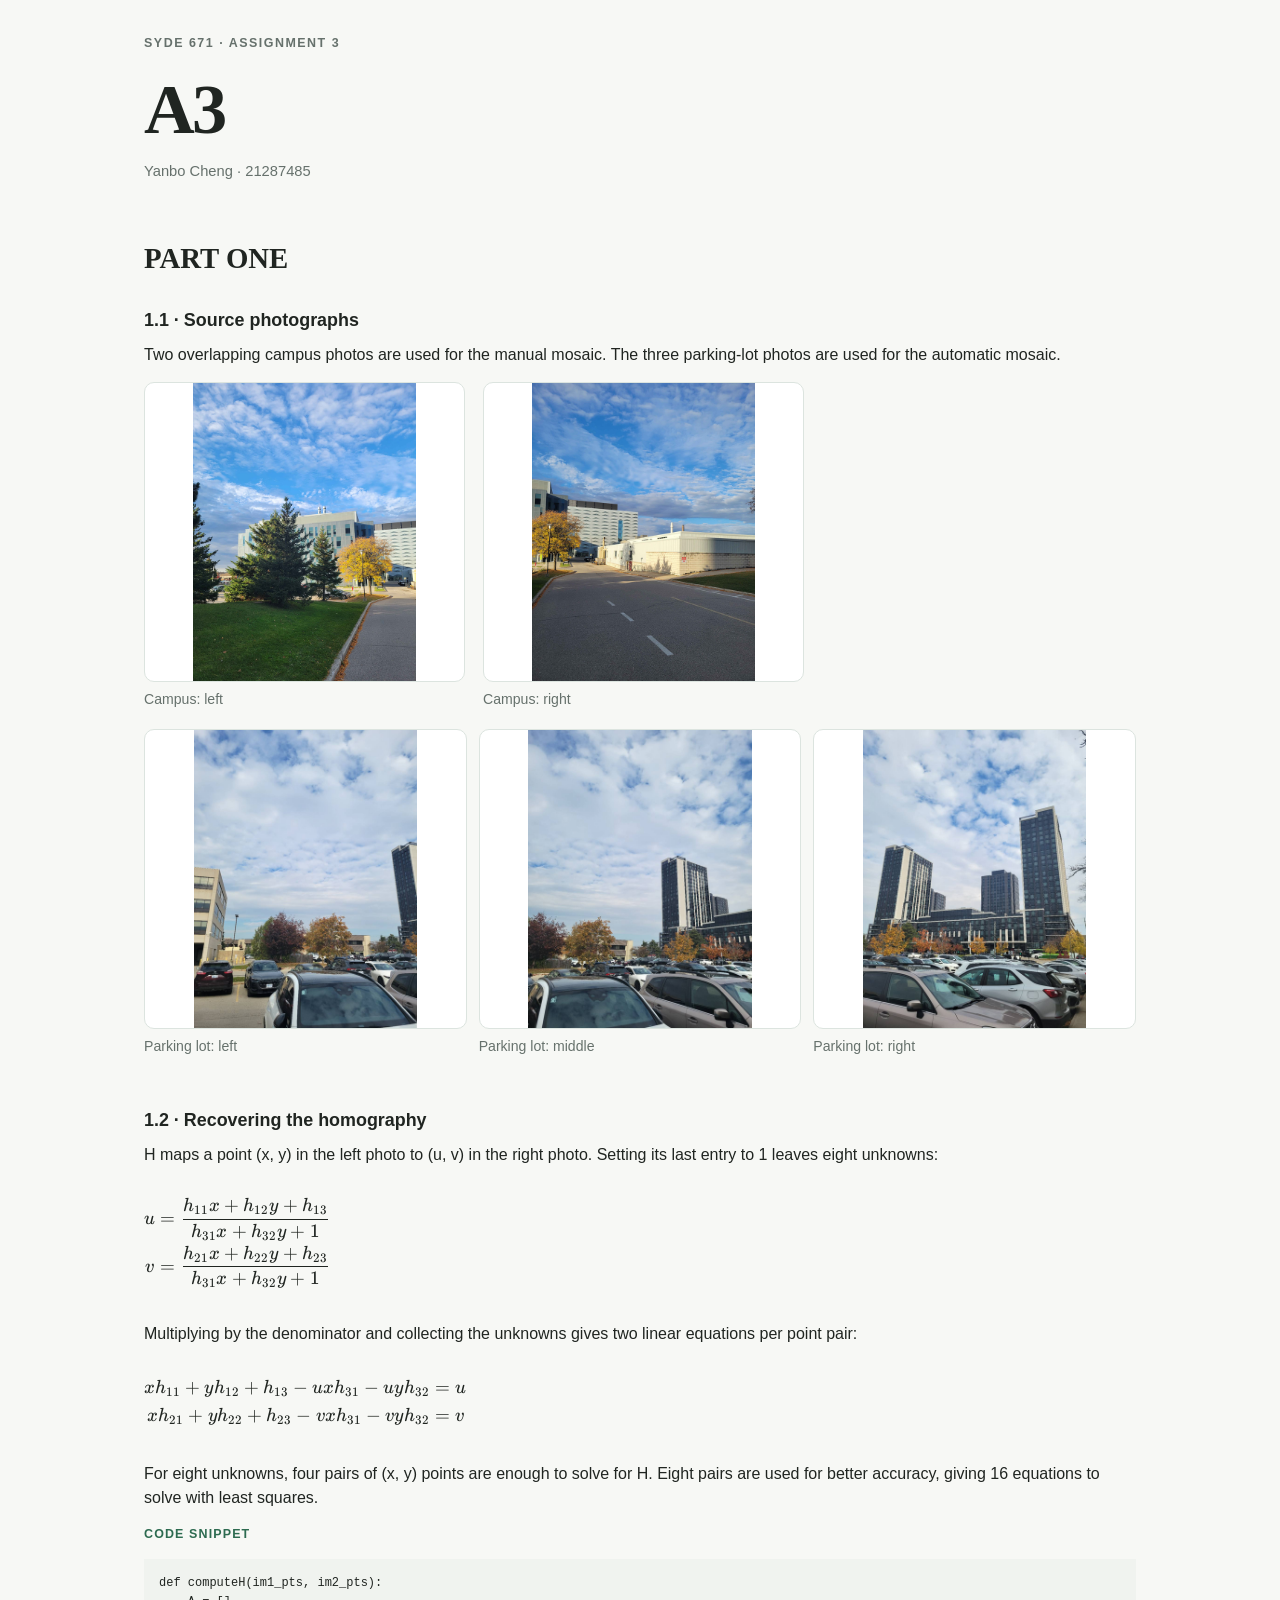
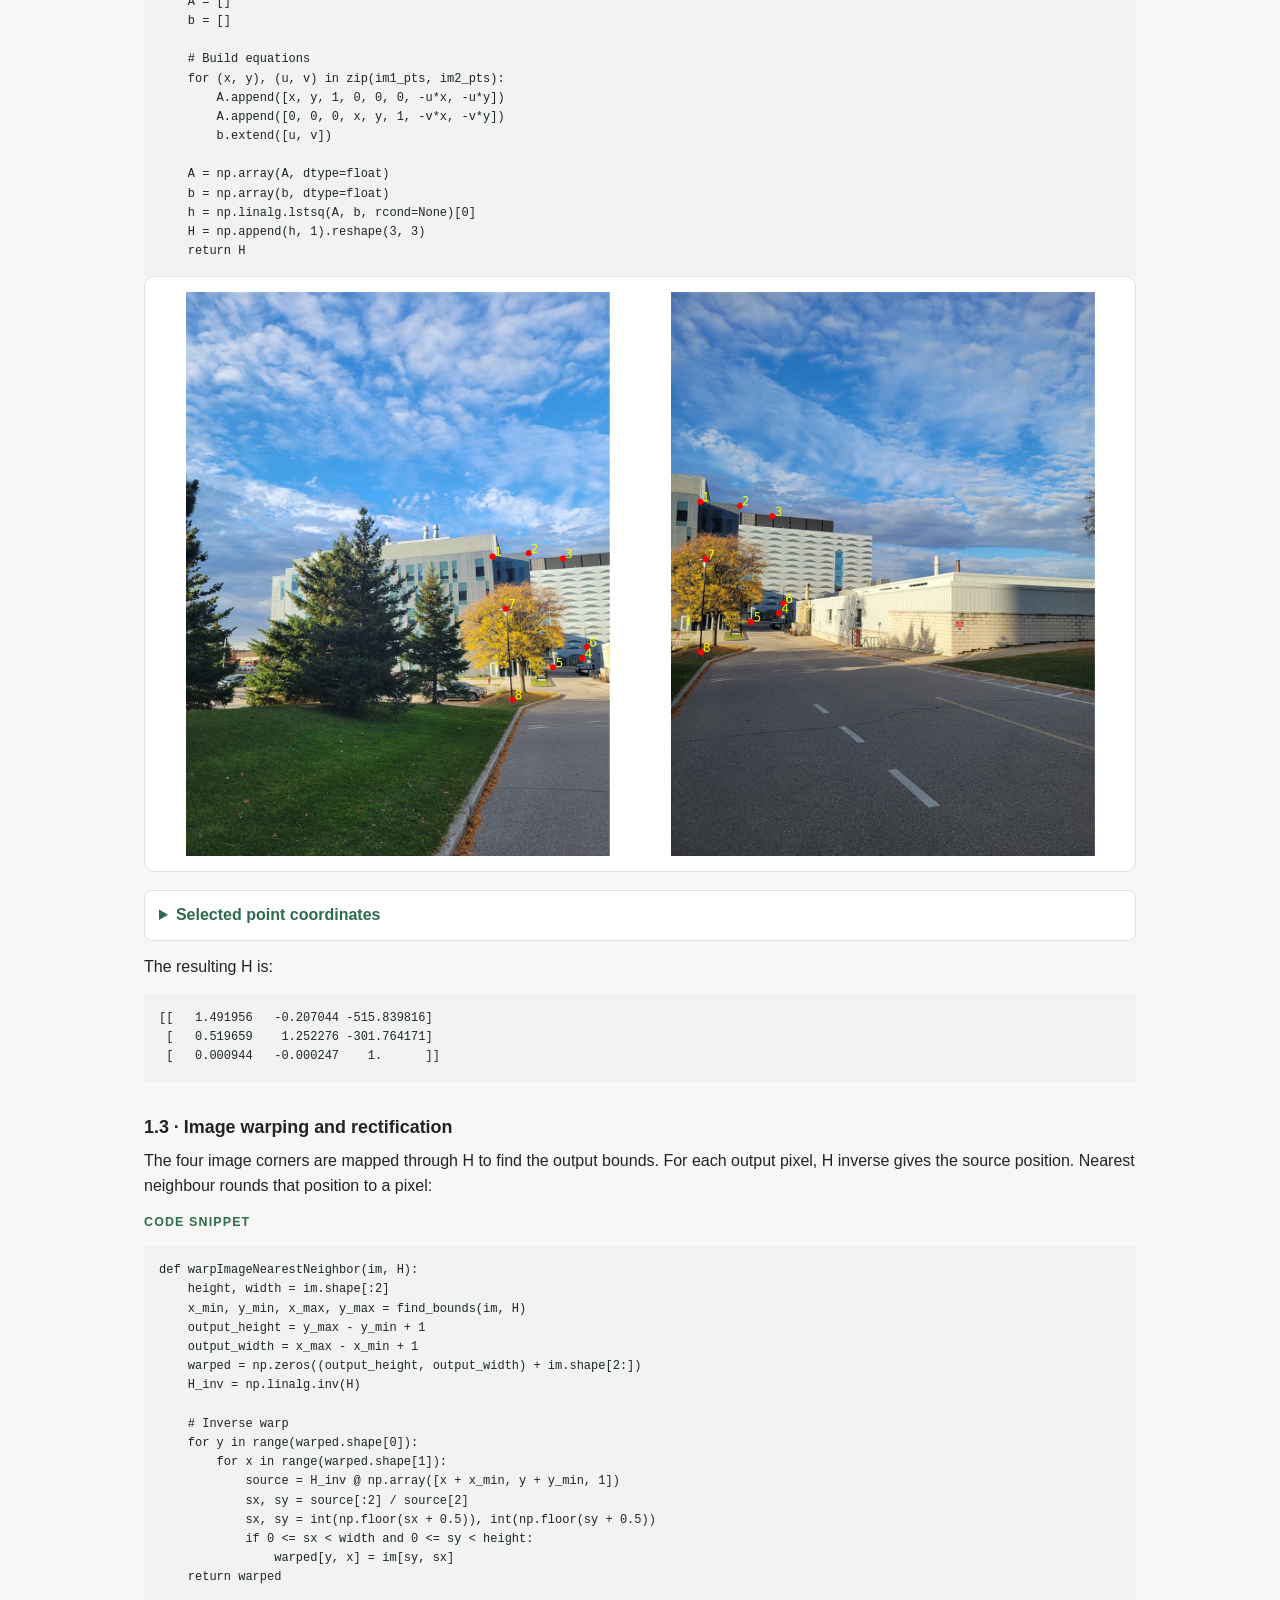
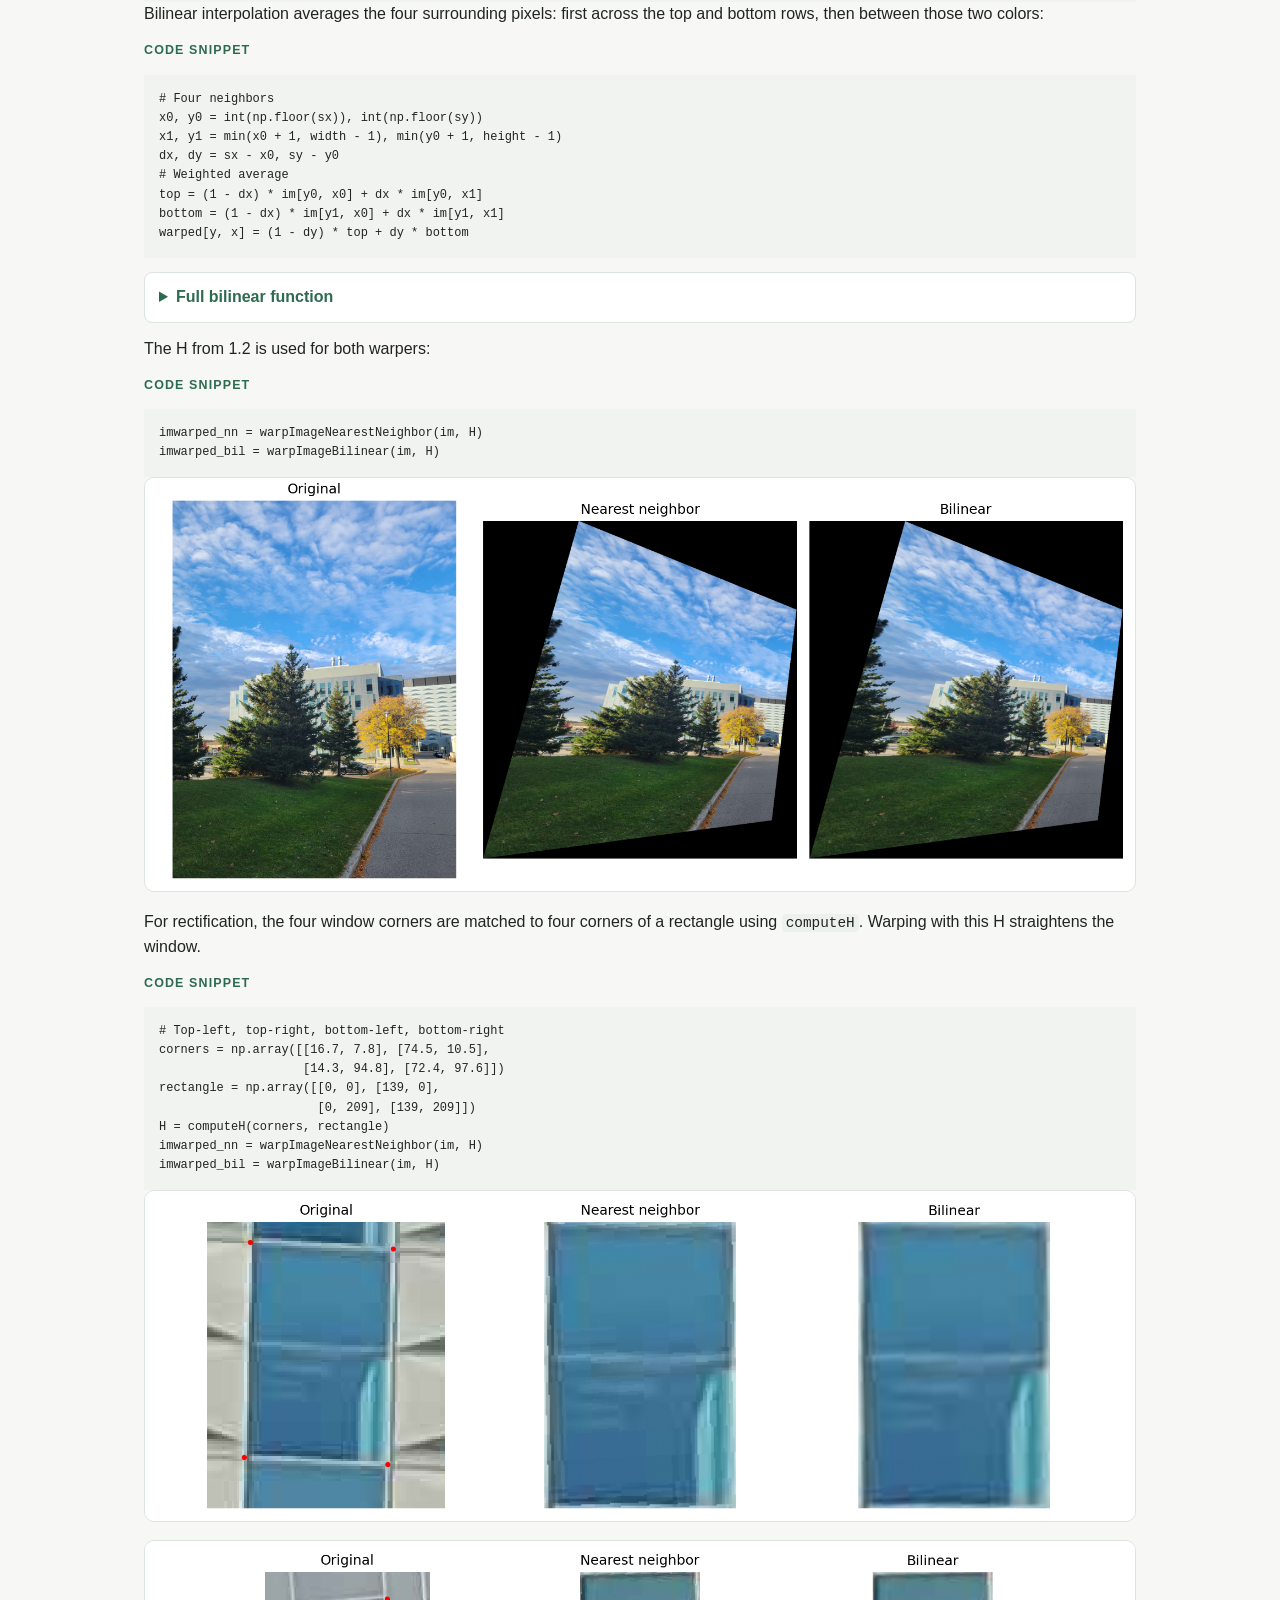
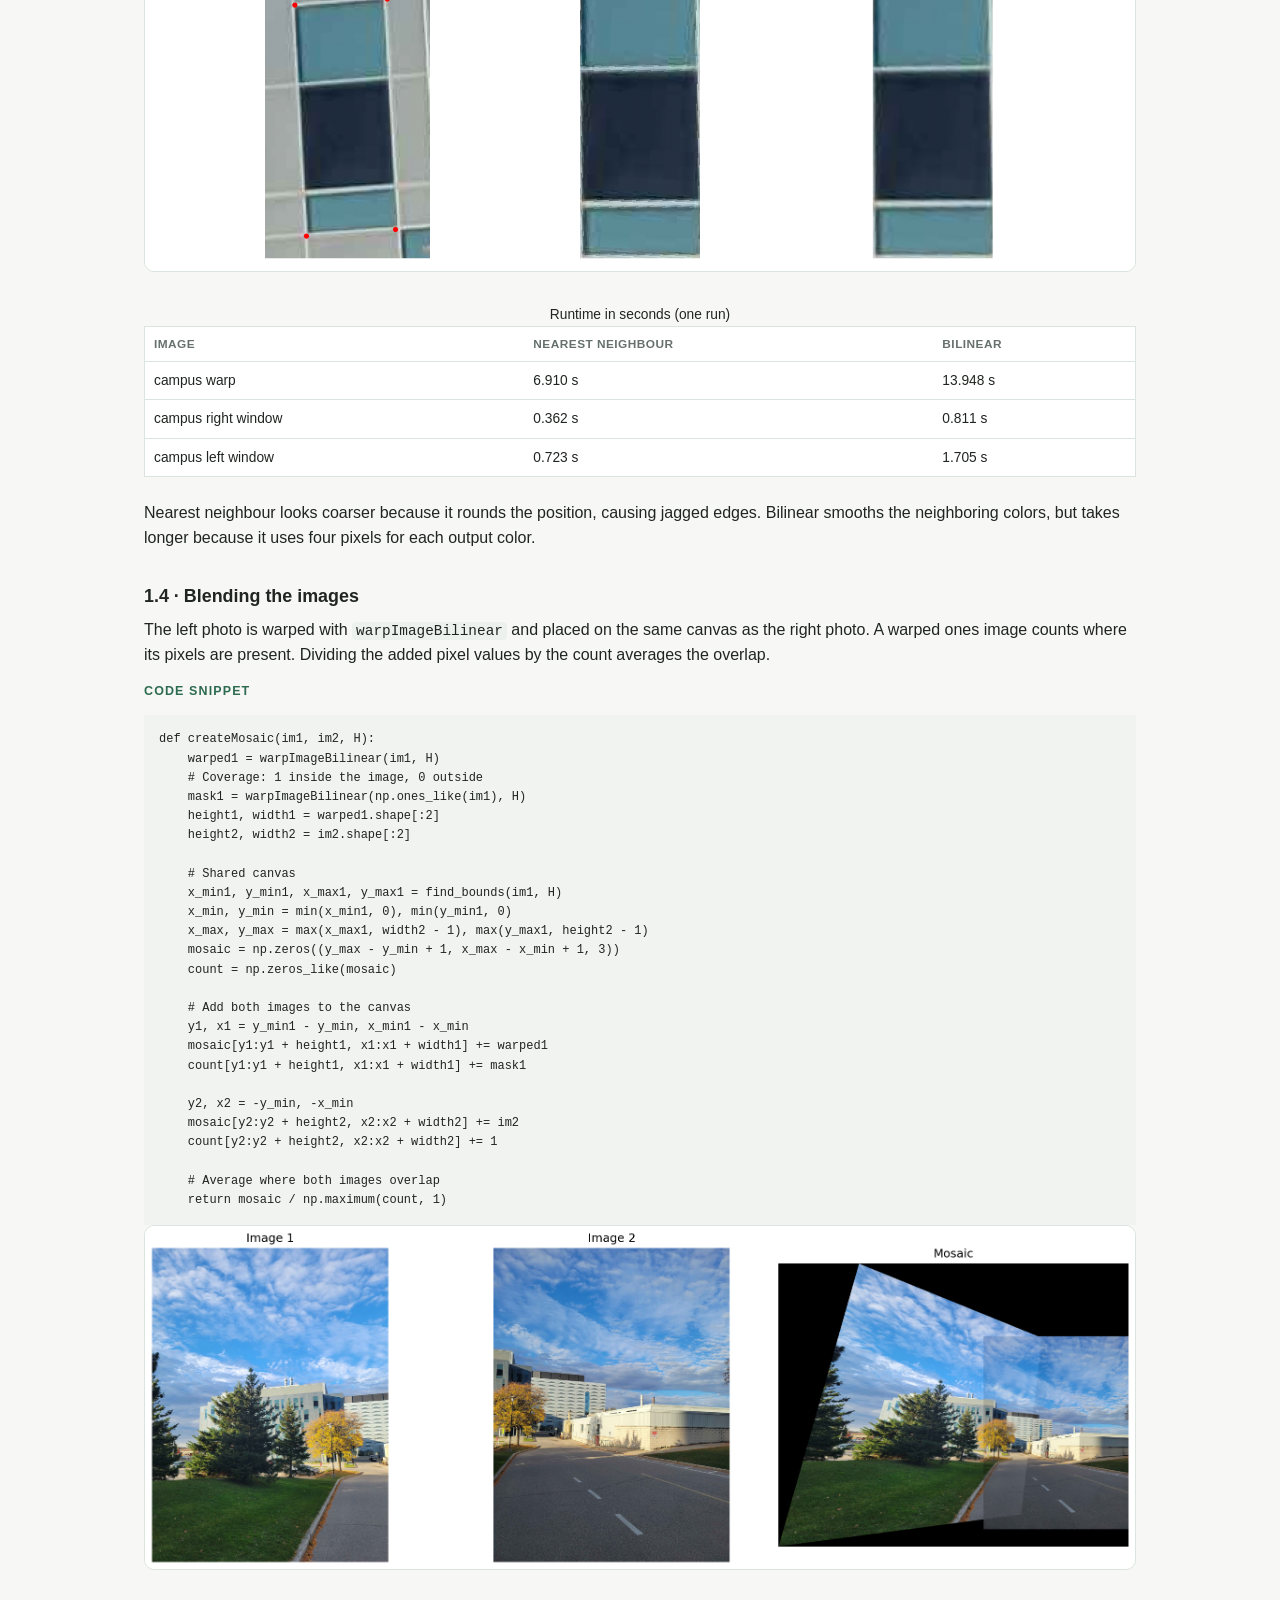
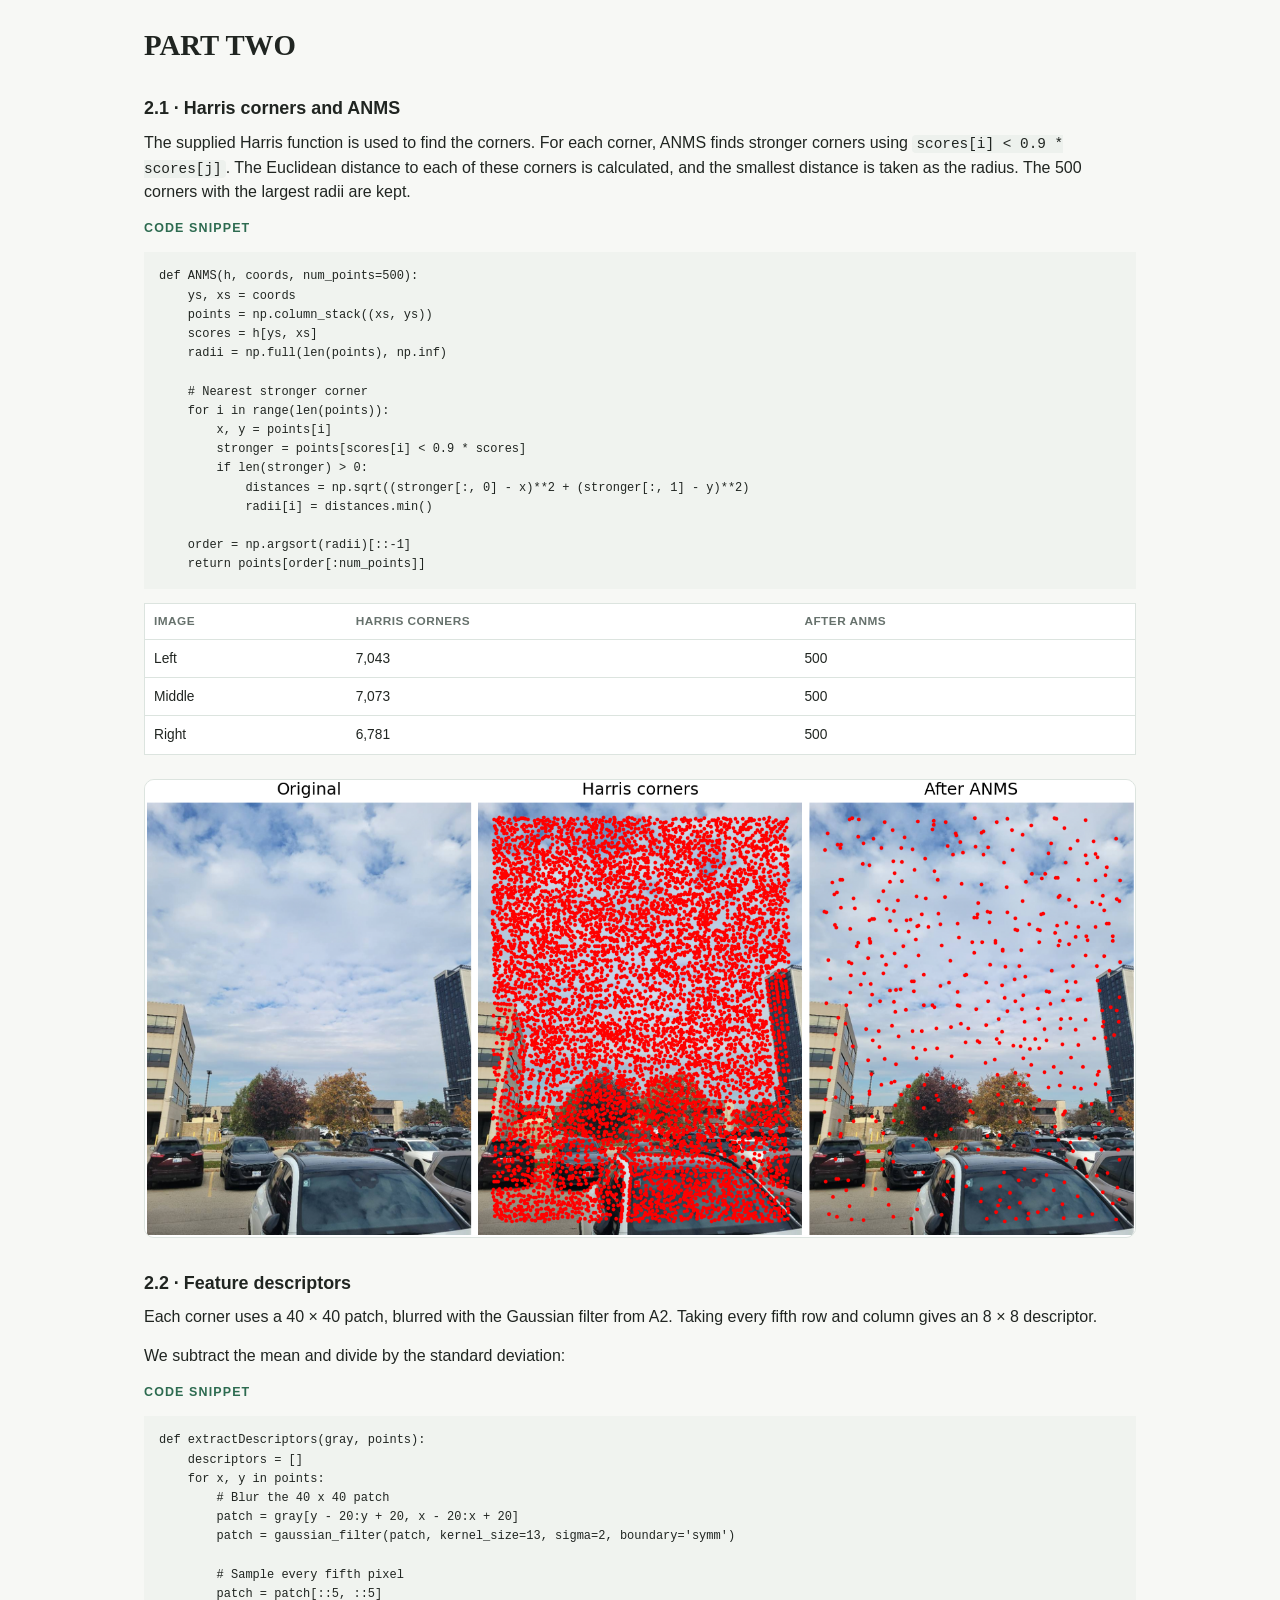
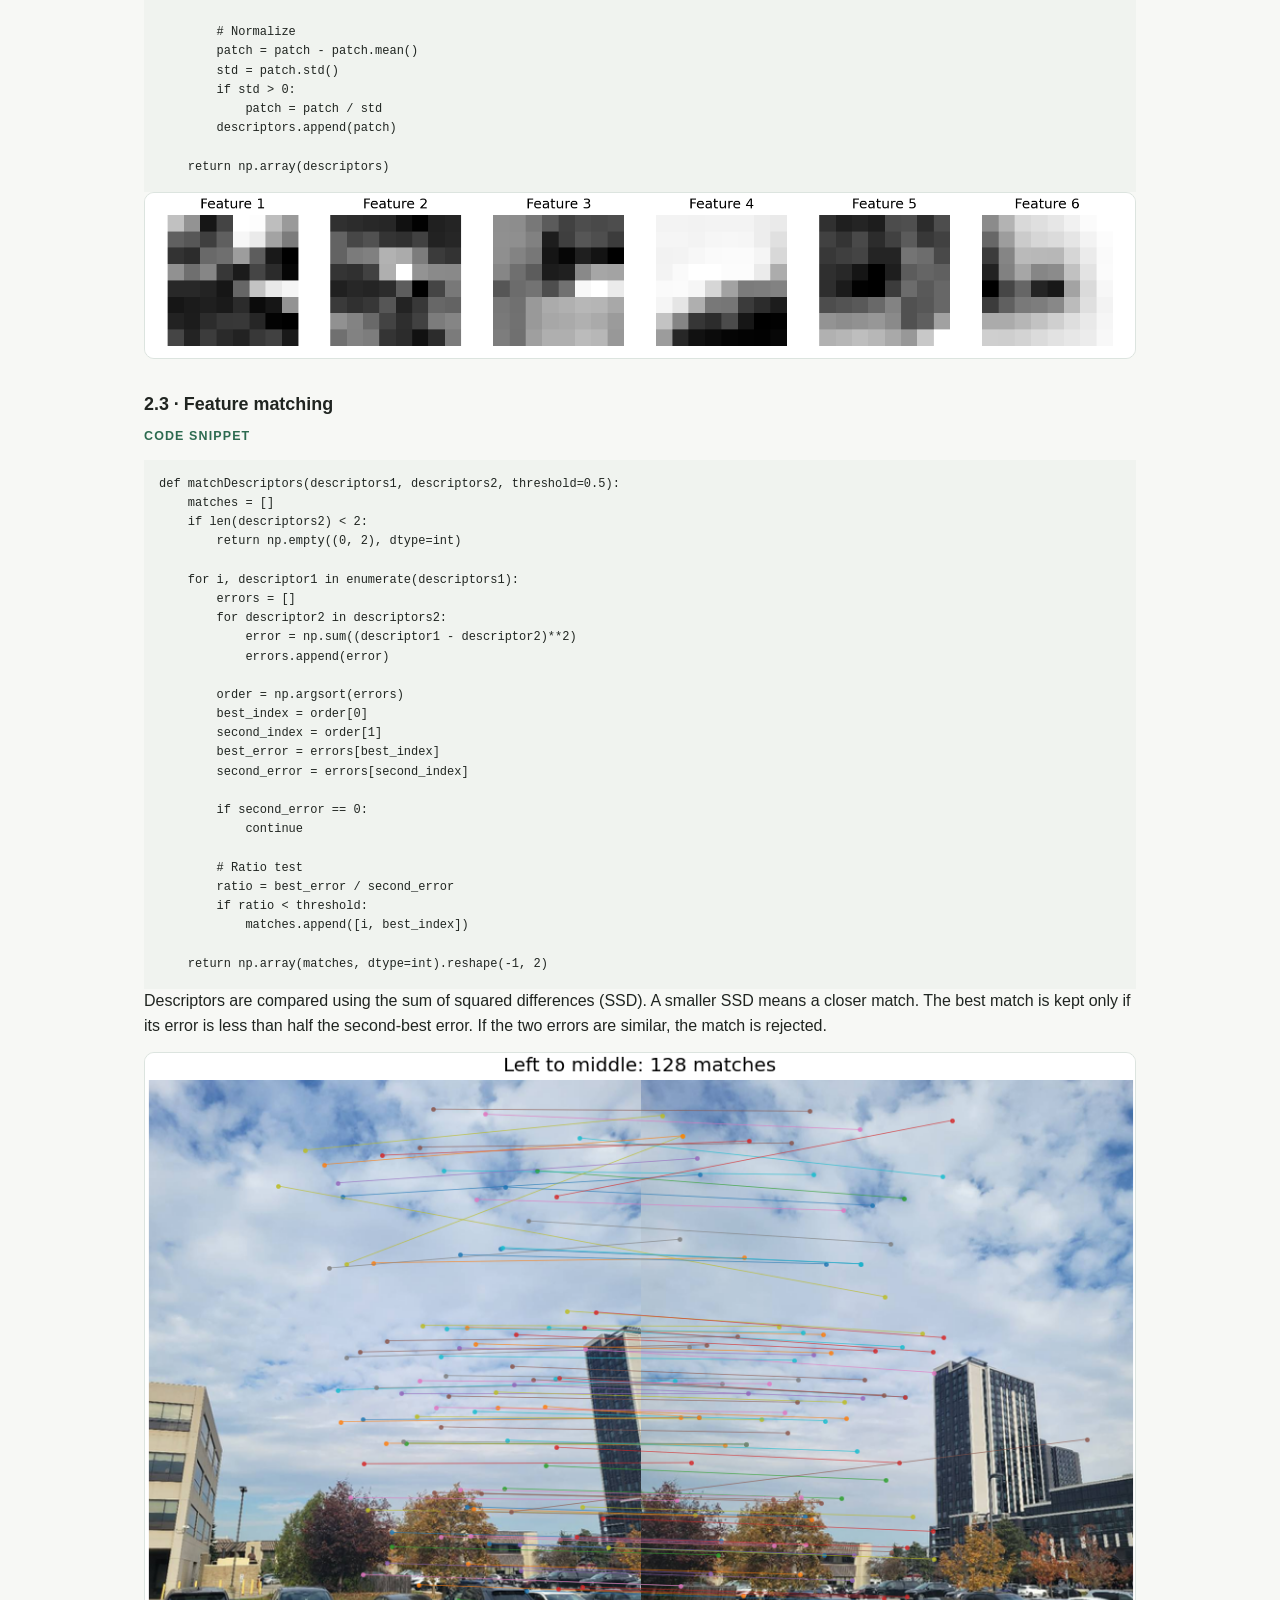
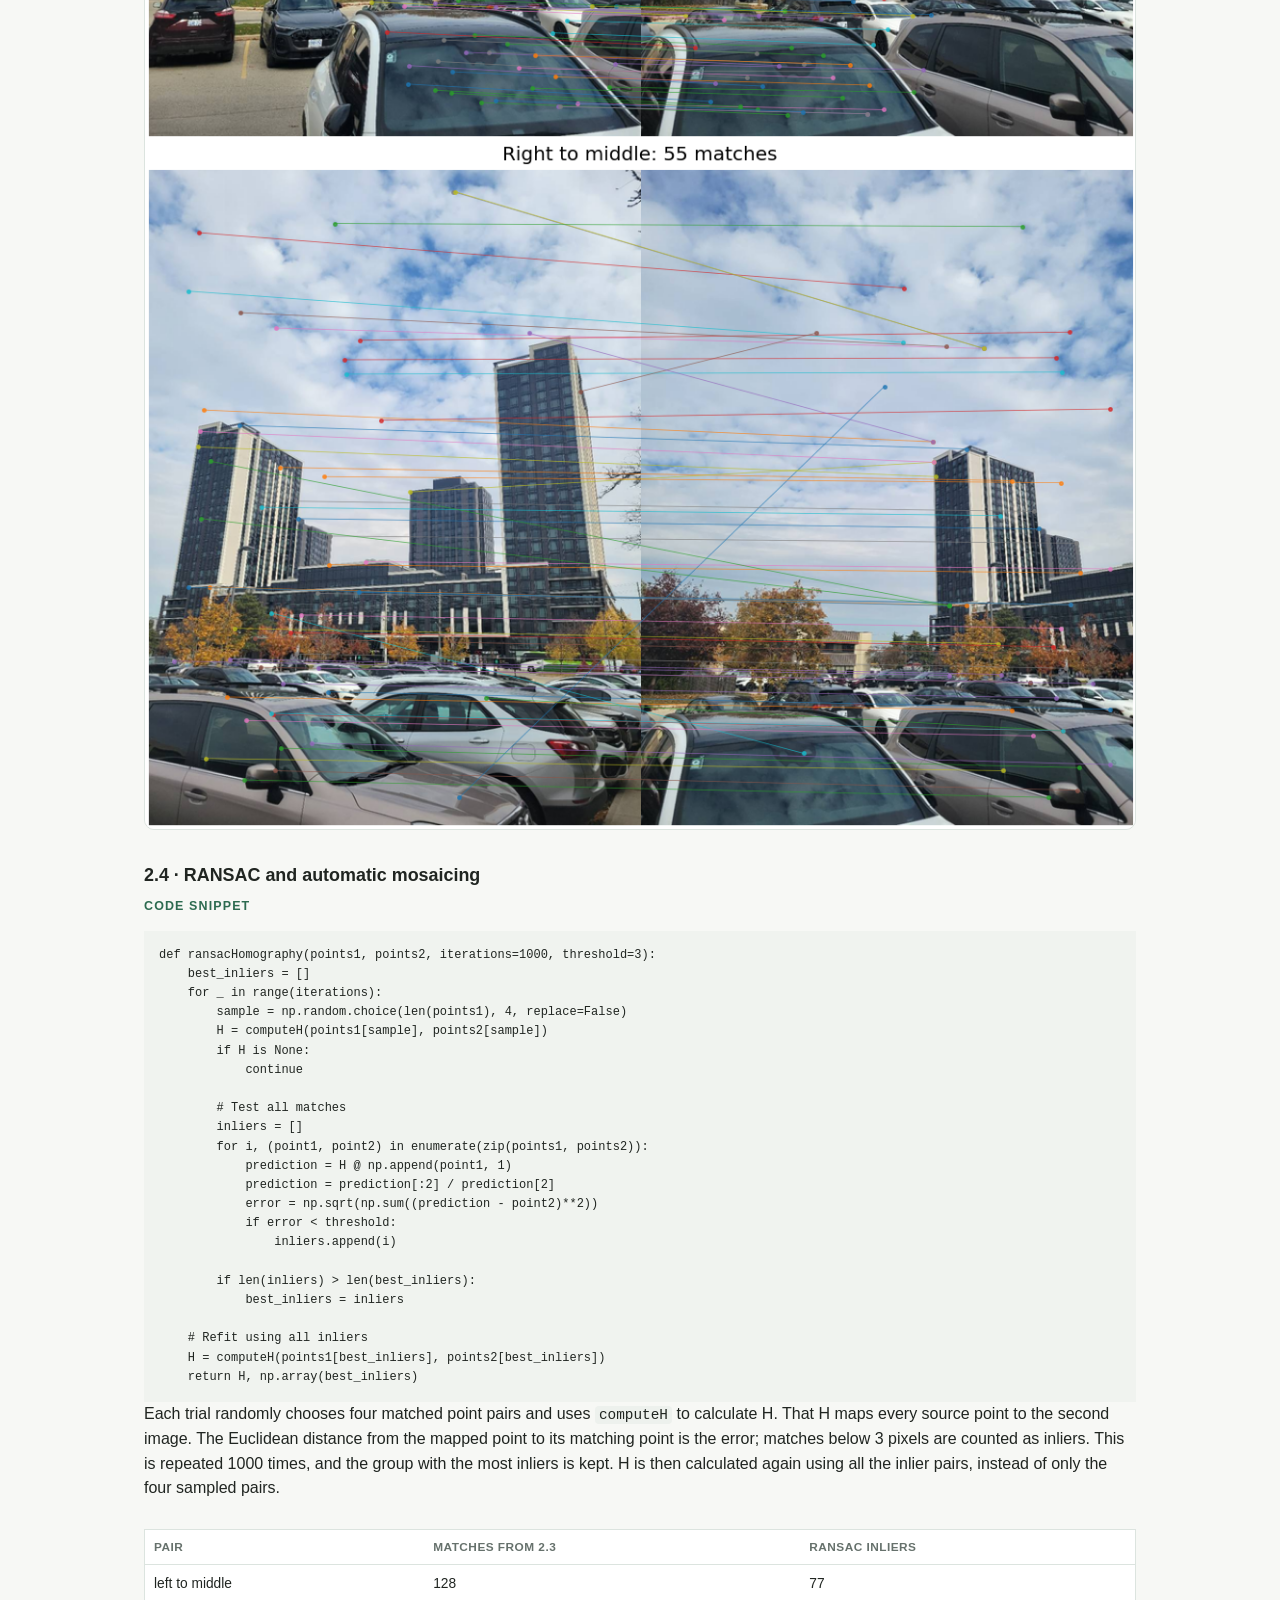
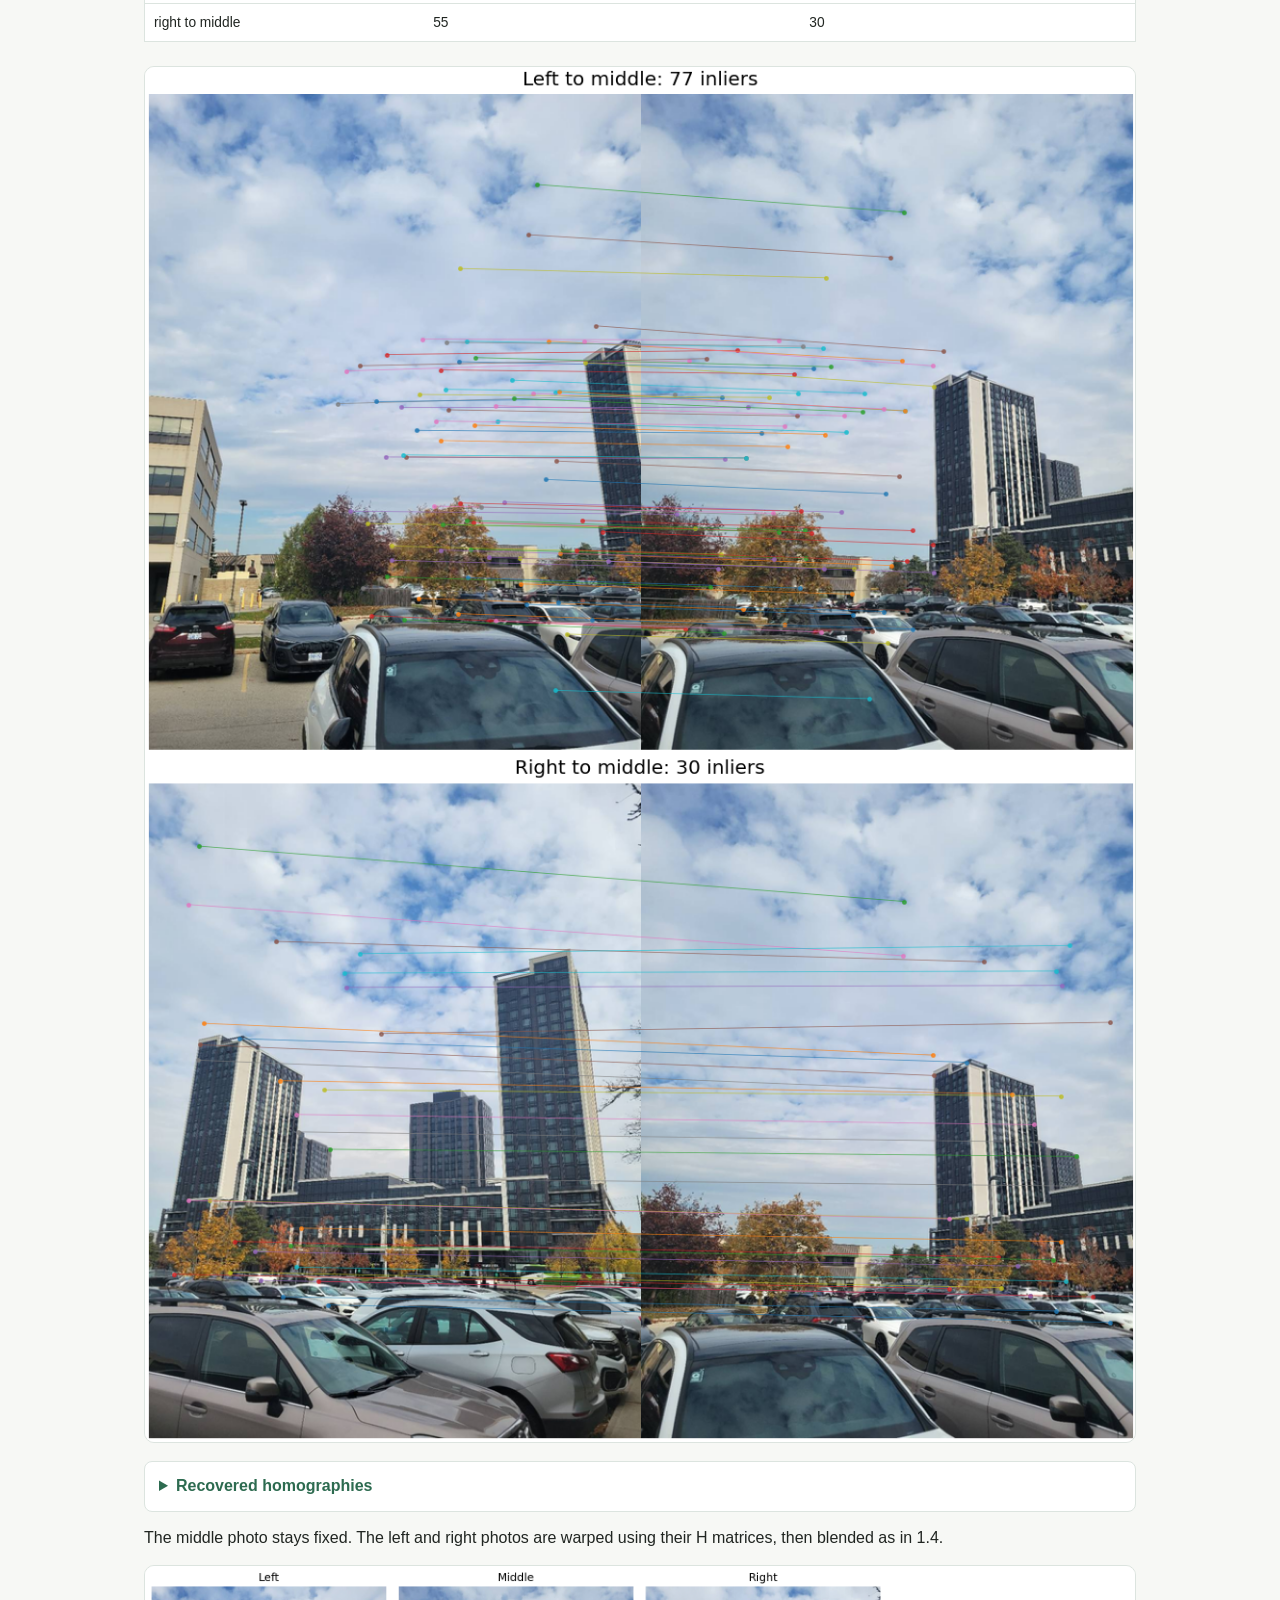
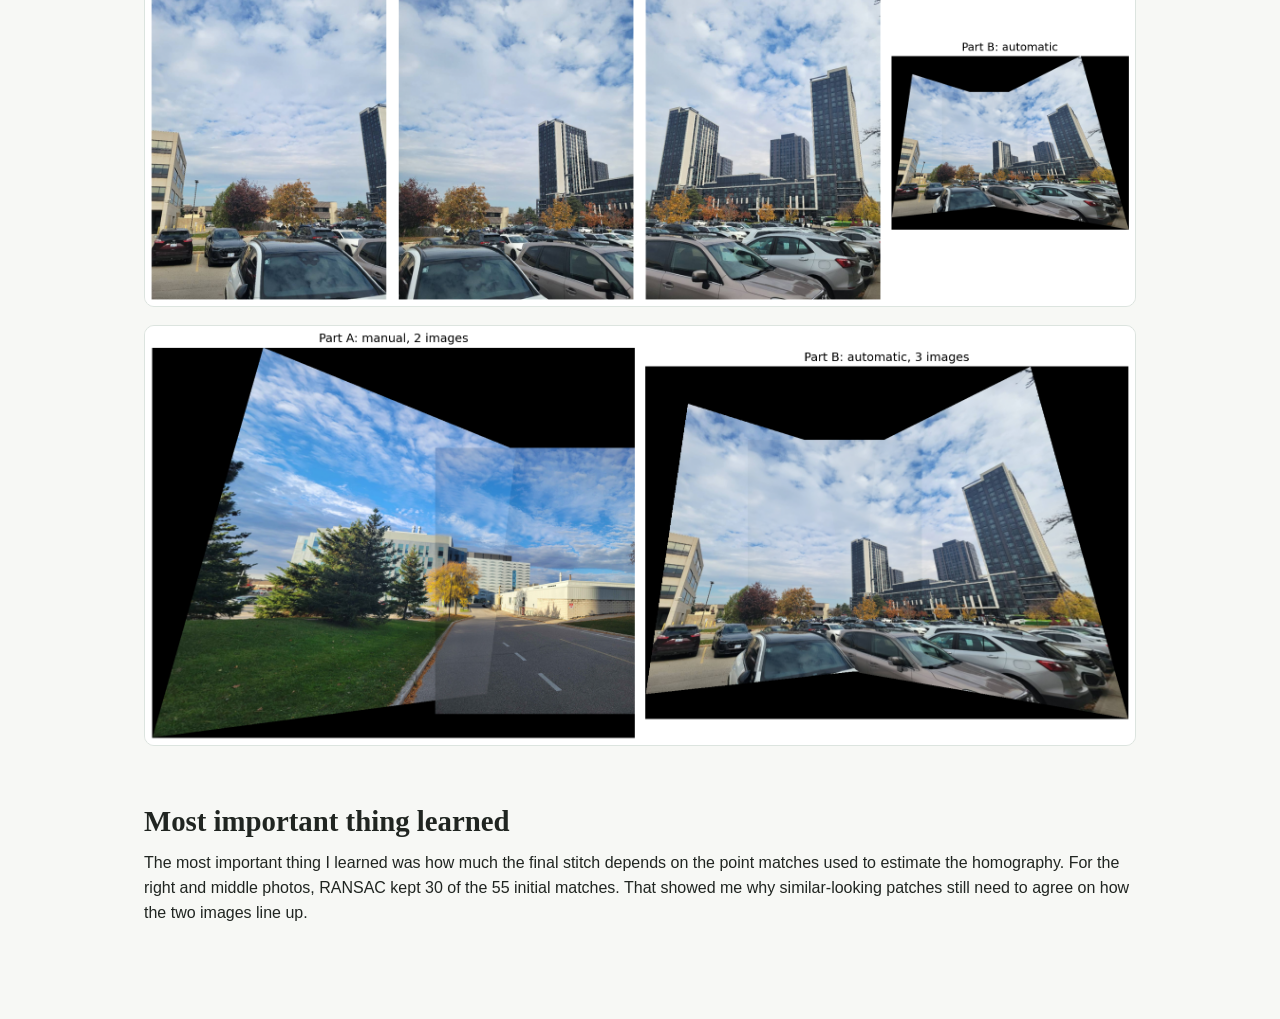
==== commit 0d950641: "Add most important thing learned reflection" ====
--- a/index.html
+++ b/index.html
@@ -251,4 +251,7 @@
 <figure><a href="homography_output/part_B_sources_and_mosaic.png"><img src="homography_output/part_B_sources_and_mosaic.png" alt="The three source photos and automatic mosaic."></a></figure>
 <figure><a href="homography_output/part_A_and_B.png"><img src="homography_output/part_A_and_B.png" alt="Manual and automatic mosaics."></a></figure>
 
+<h2 id="most-important-thing-learned">Most important thing learned</h2>
+<p>The most important thing I learned was how much the final stitch depends on the point matches used to estimate the homography. For the right and middle photos, RANSAC kept 30 of the 55 initial matches. That showed me why similar-looking patches still need to agree on how the two images line up.</p>
+
 </main></body></html>
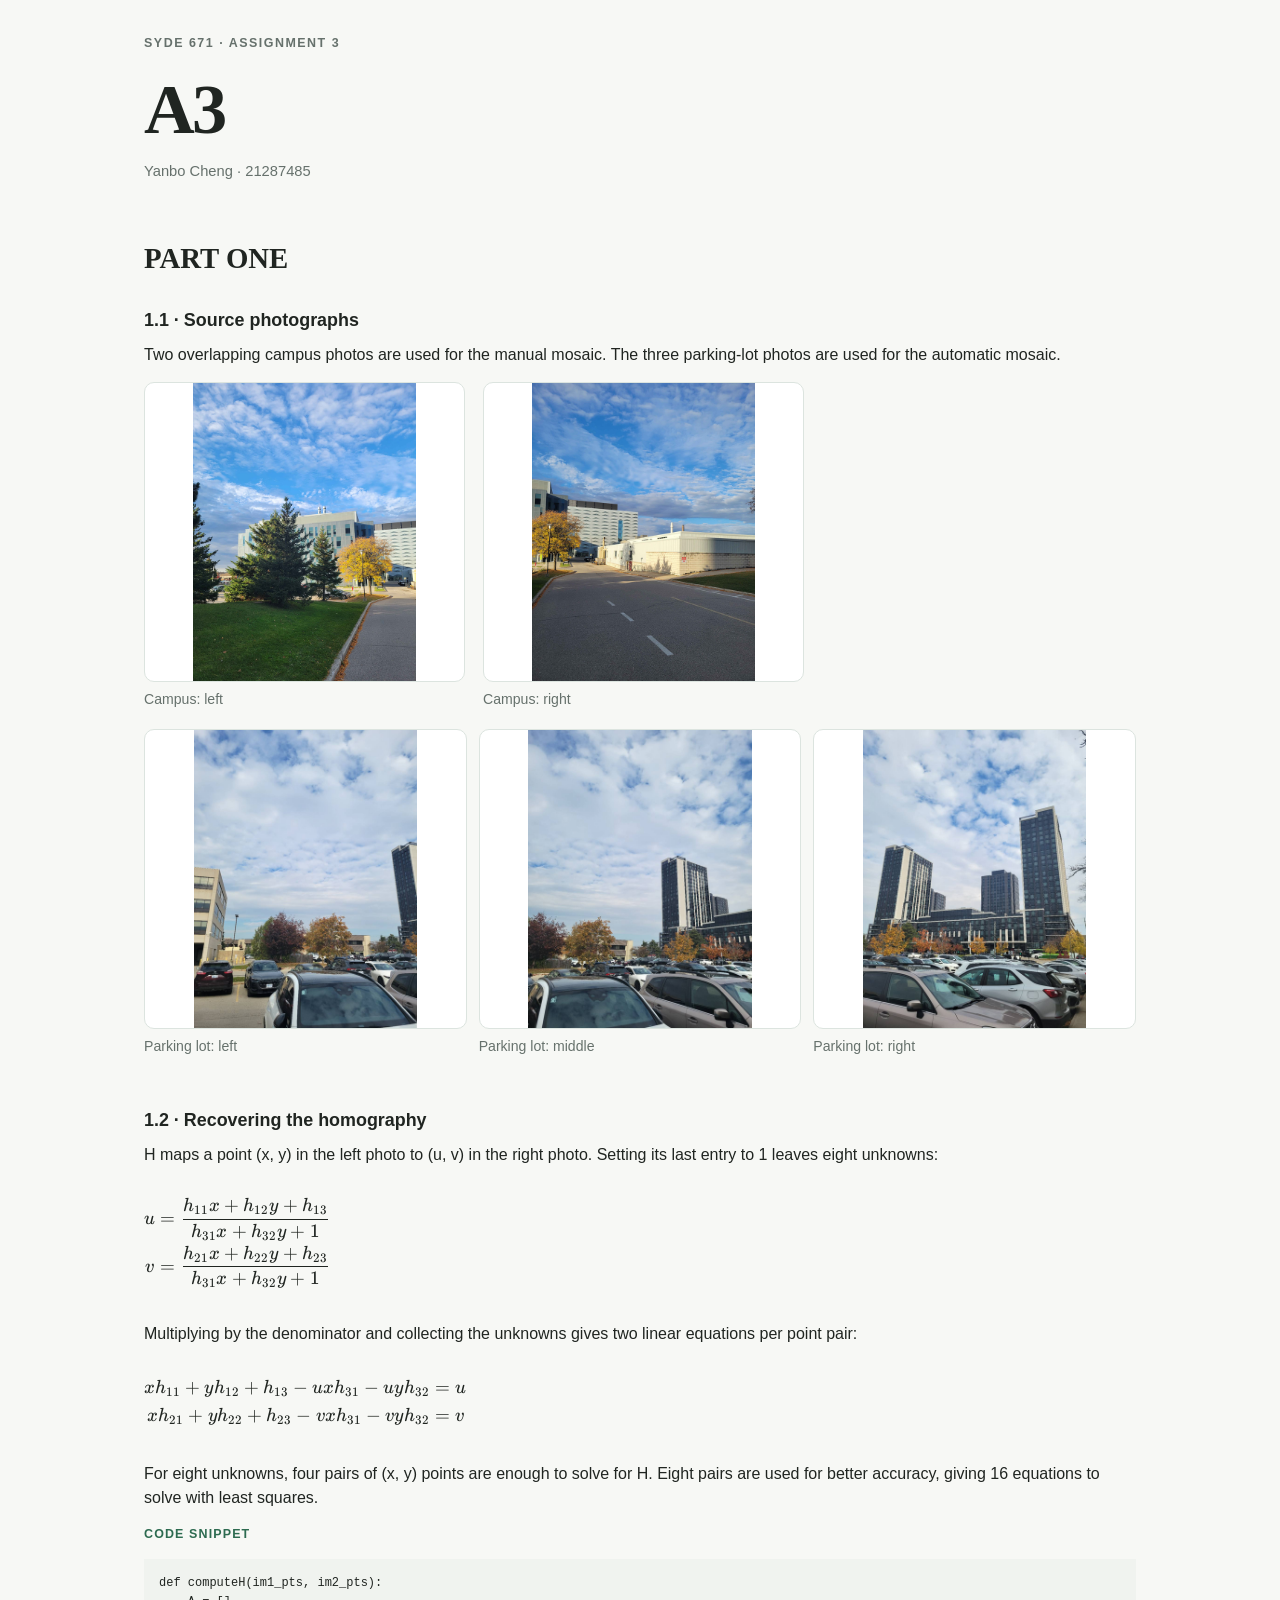
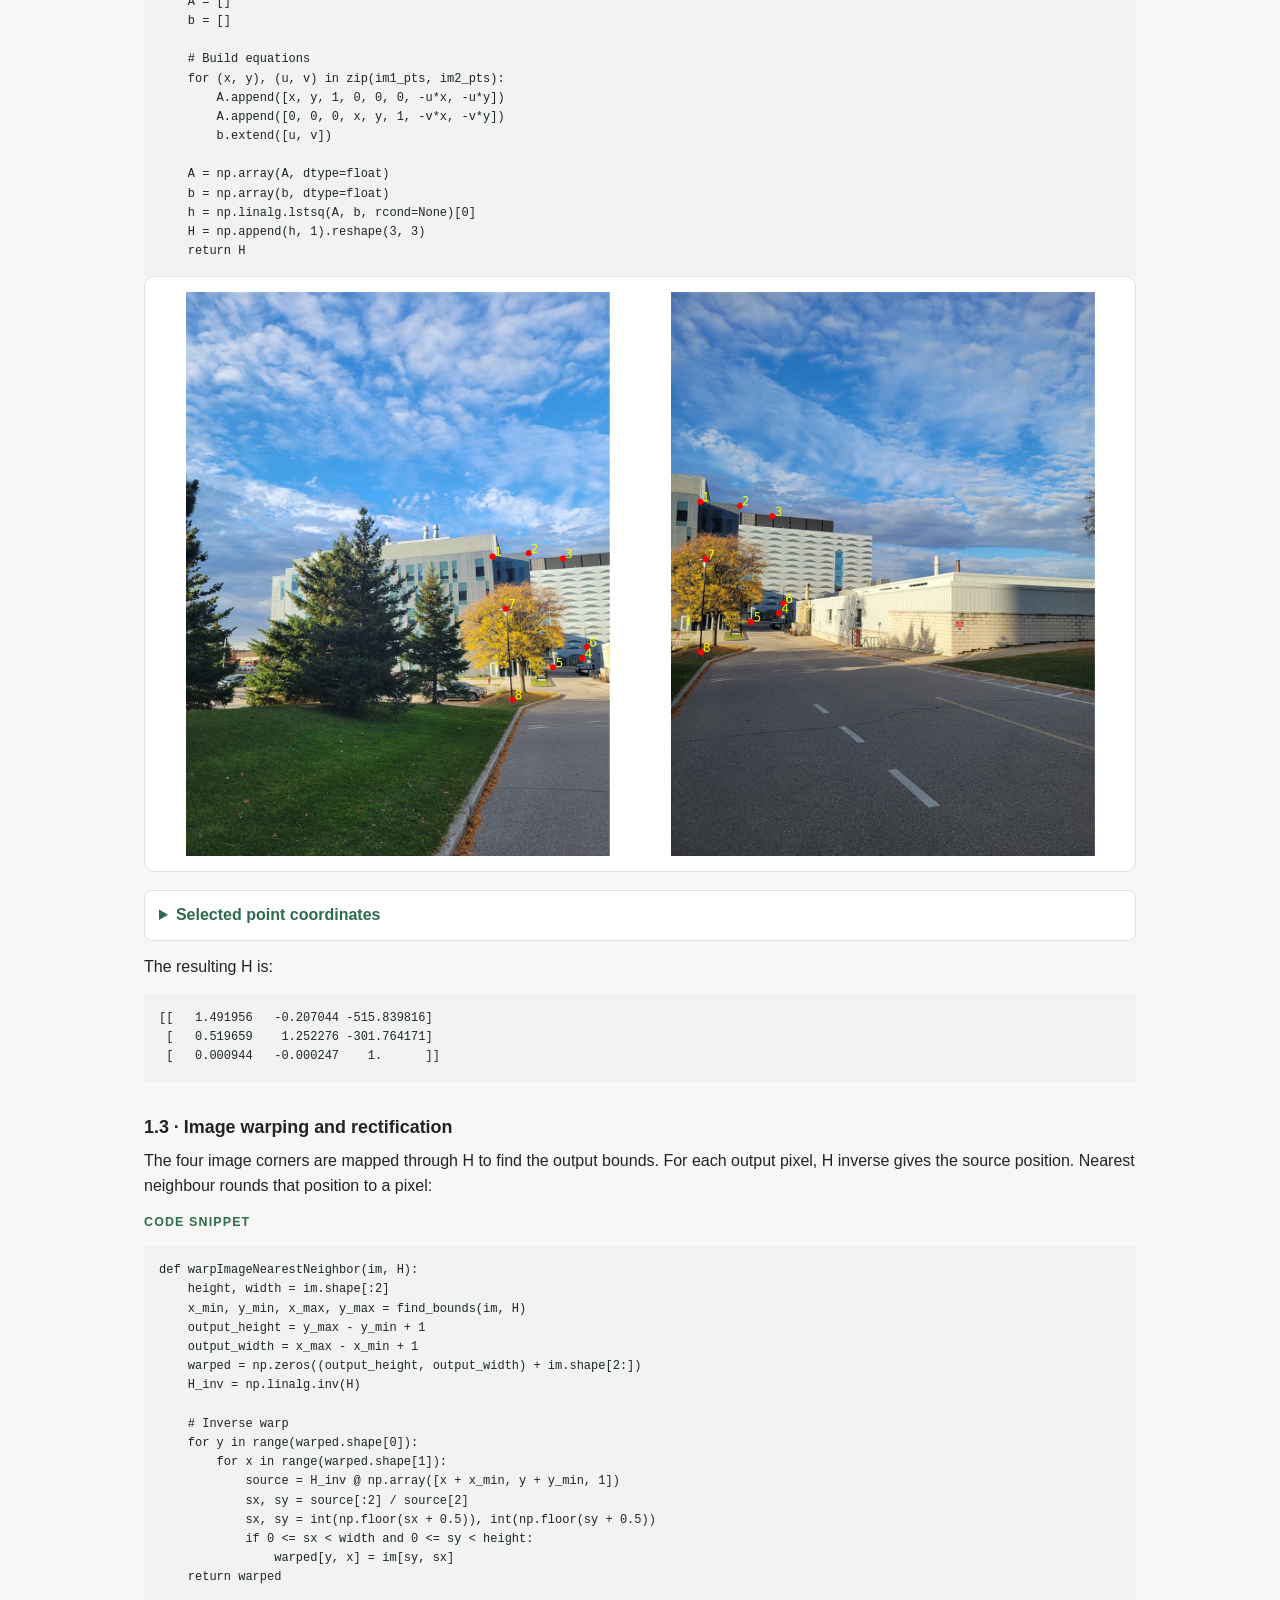
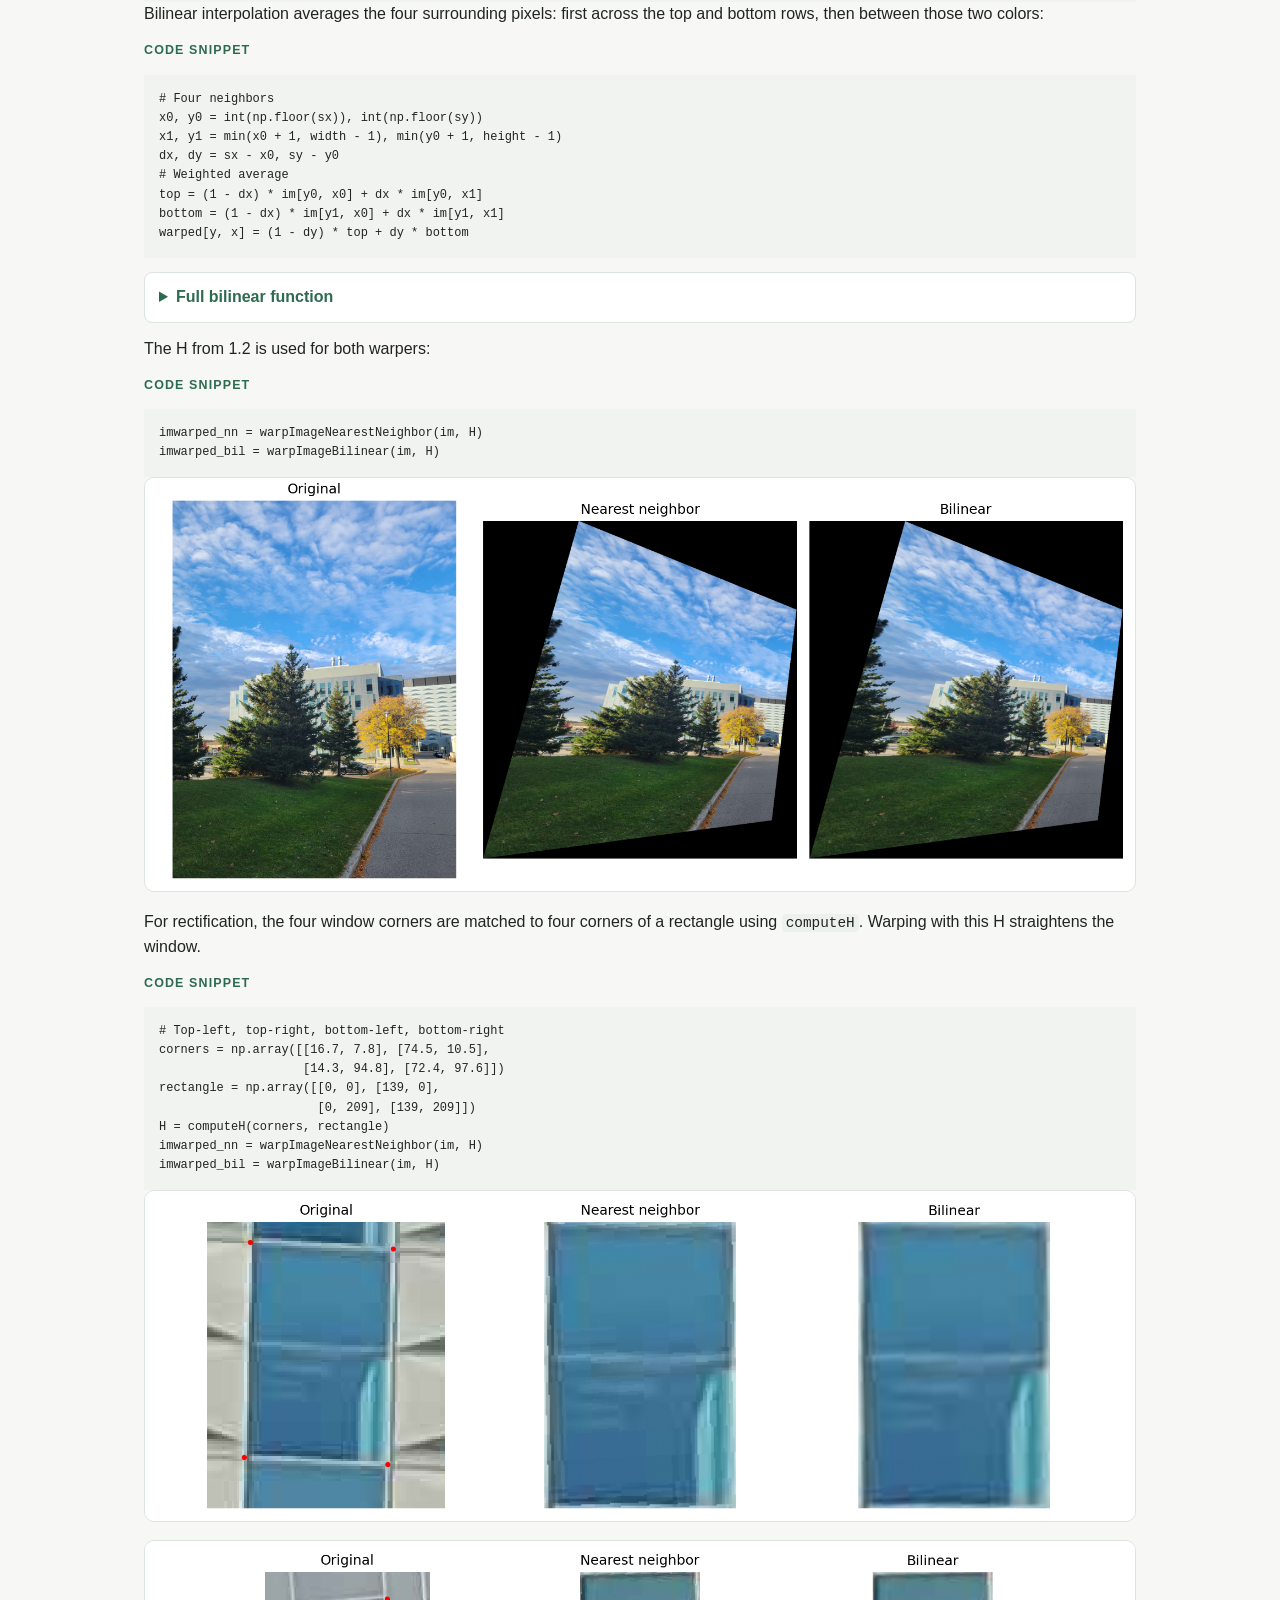
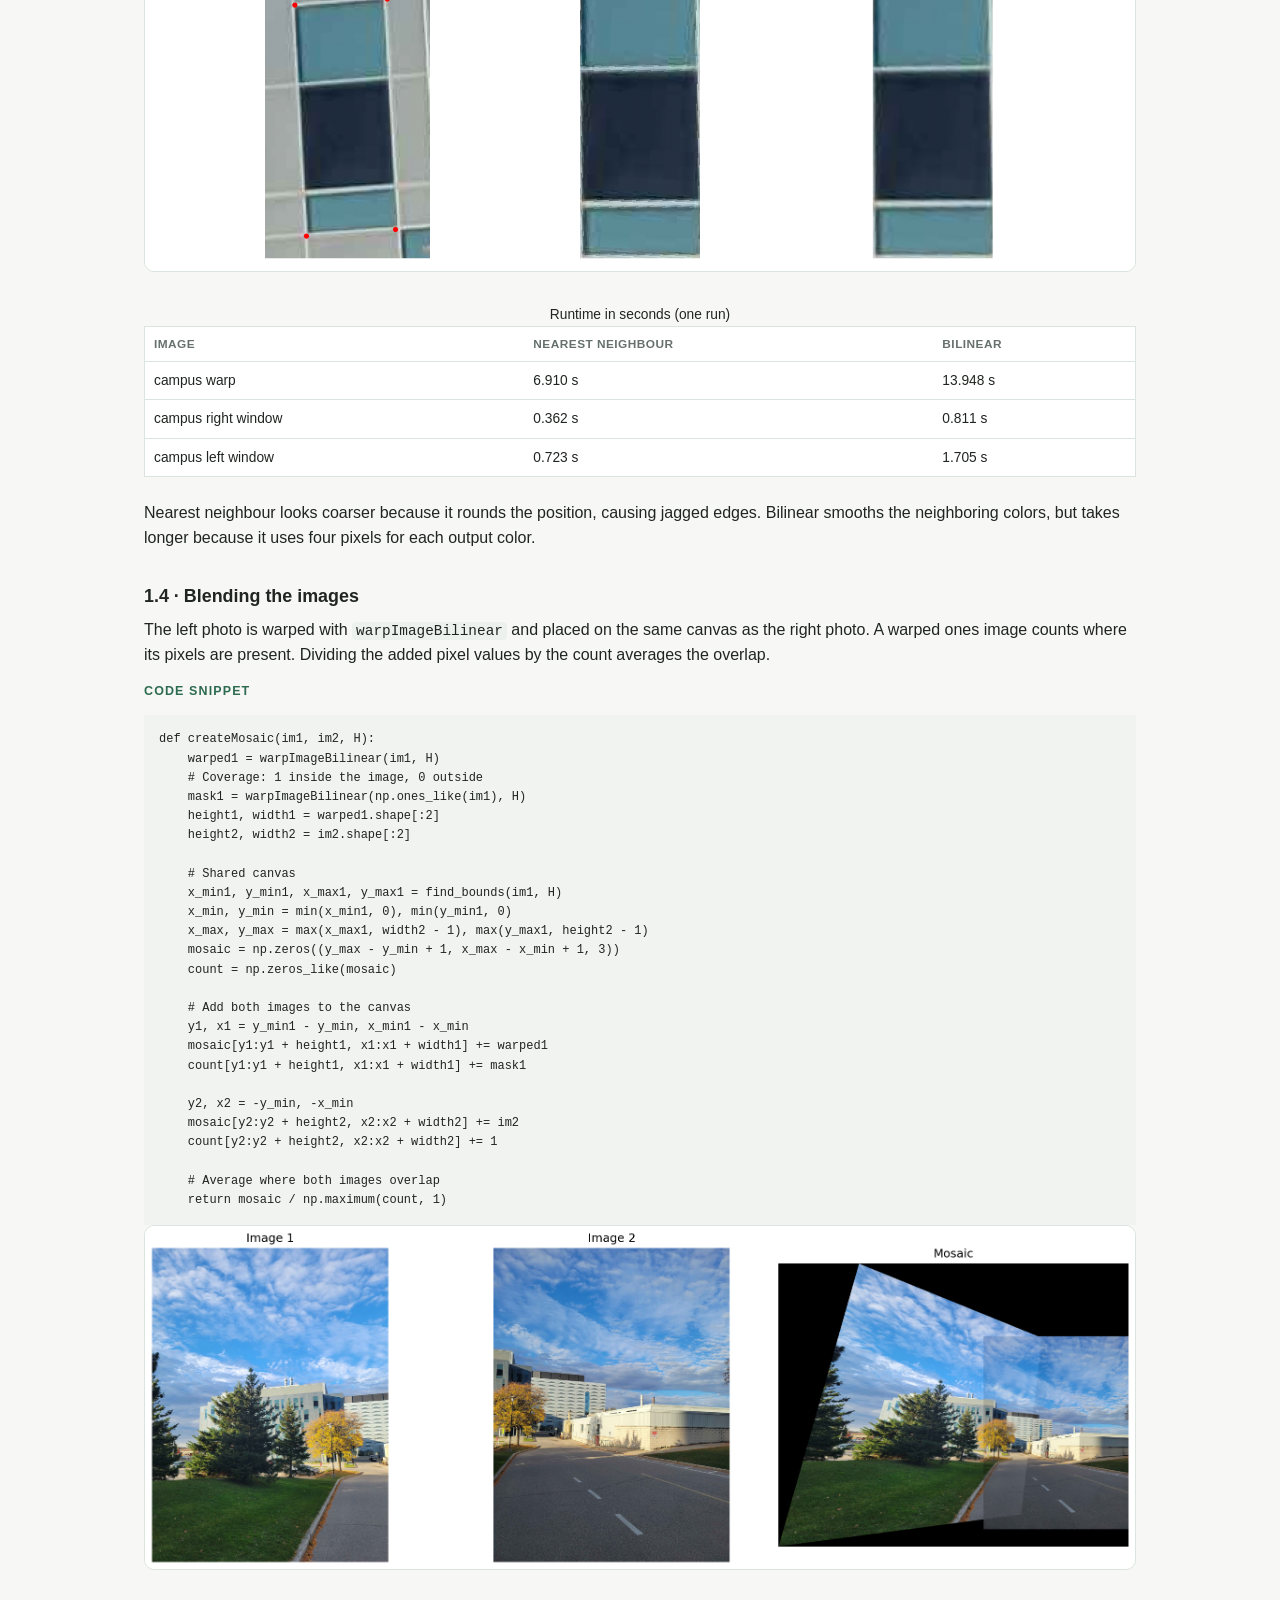
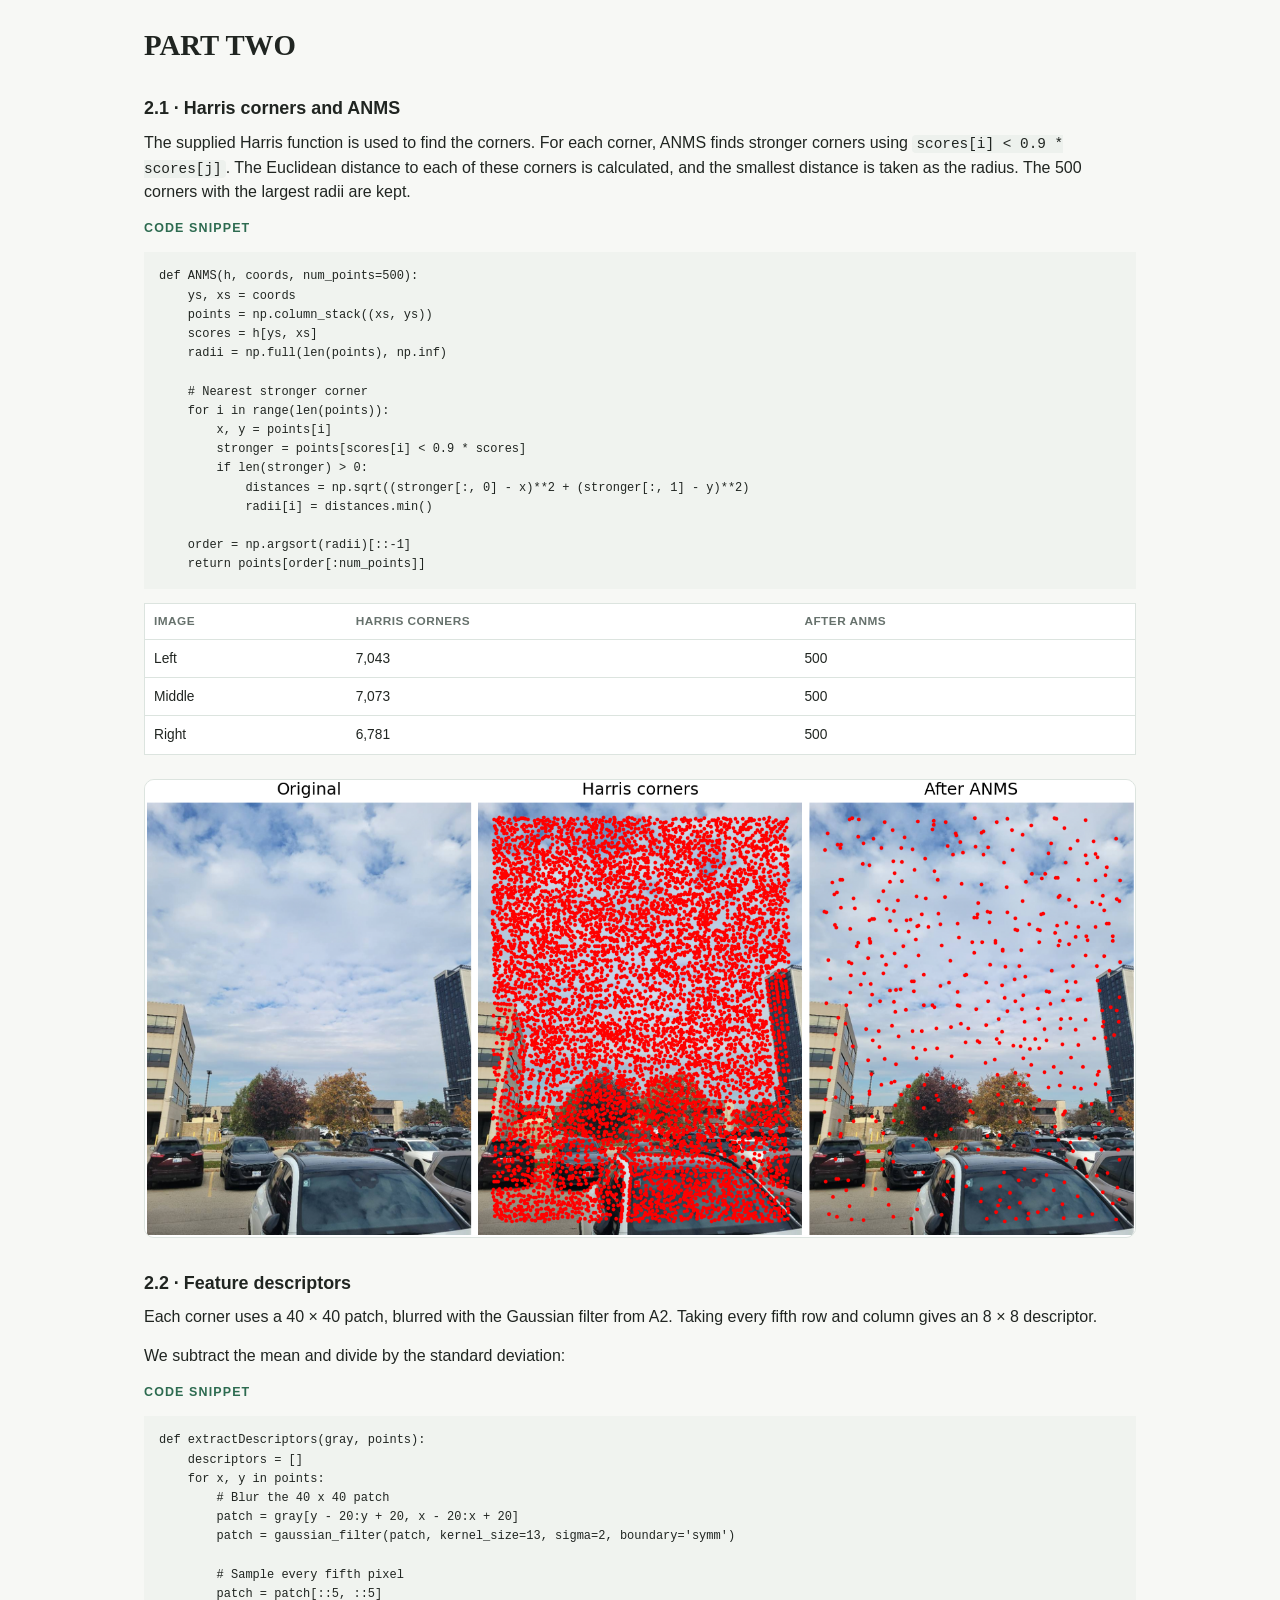
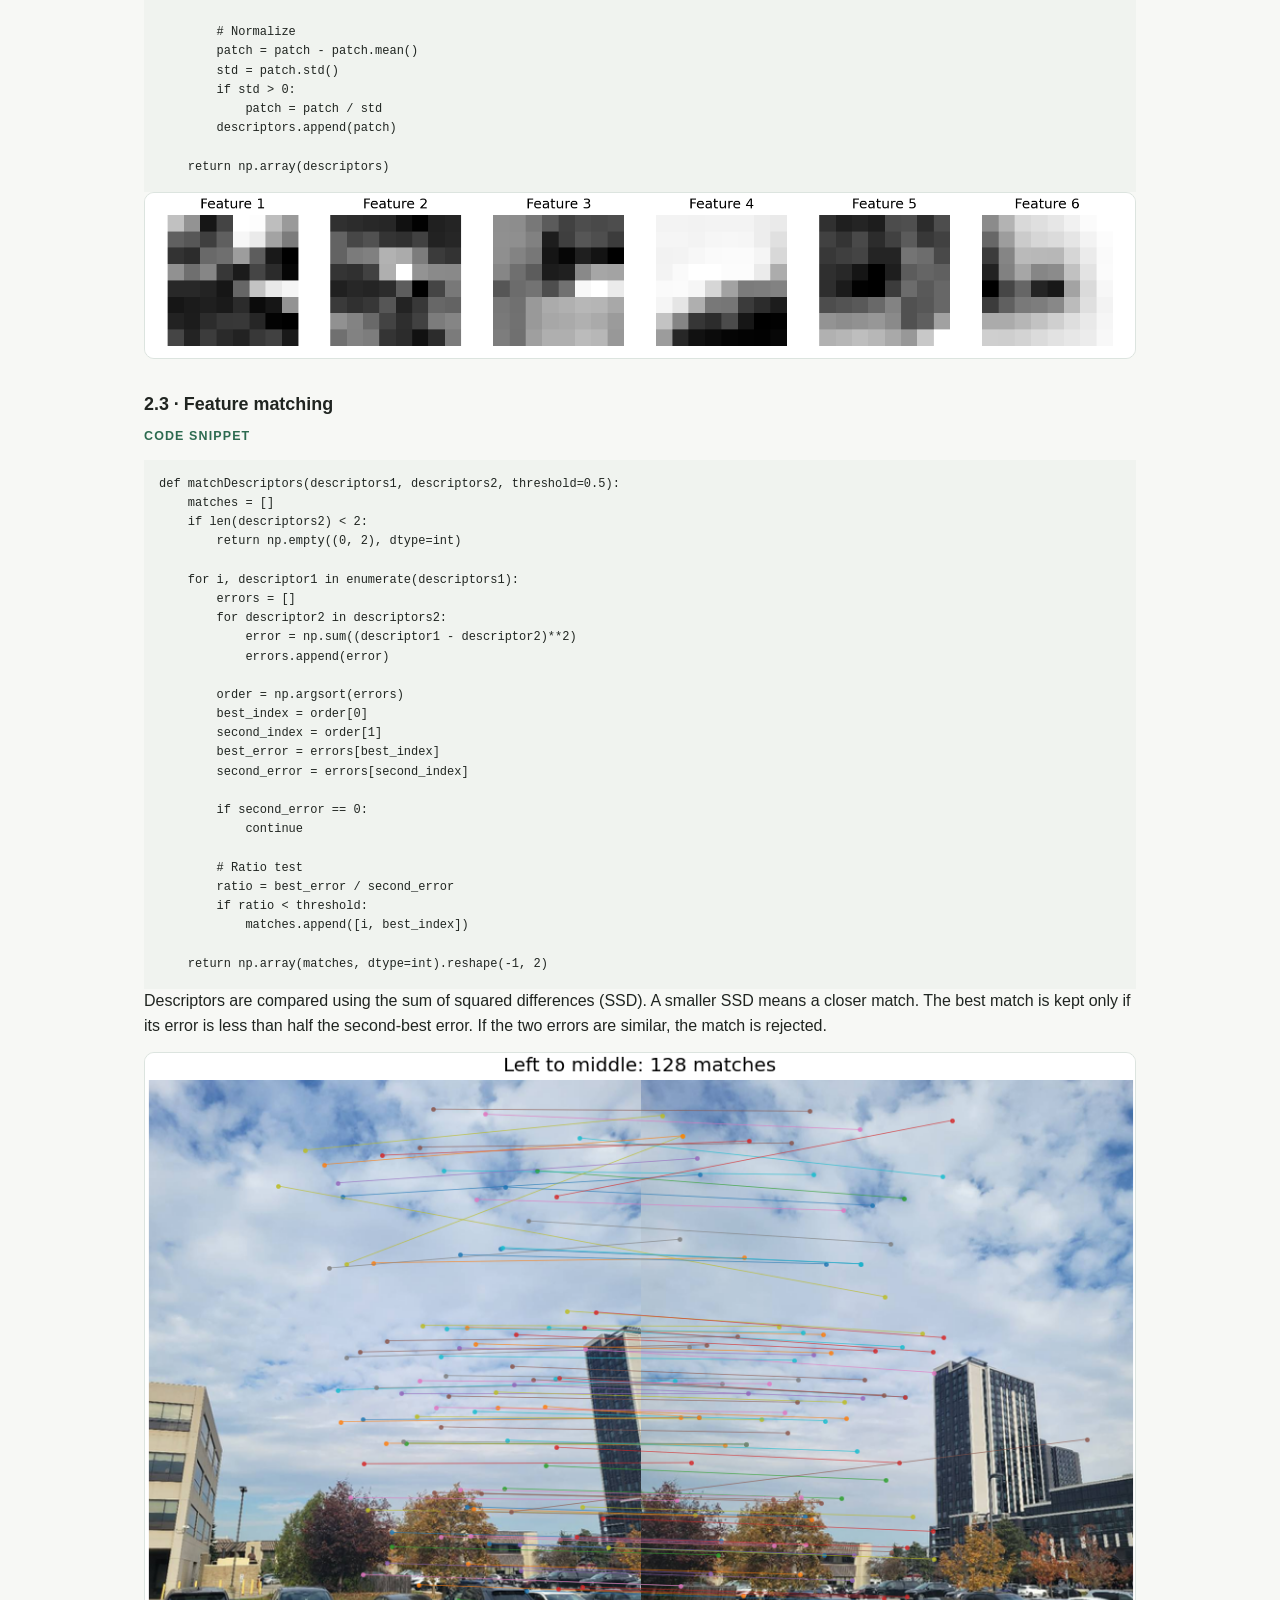
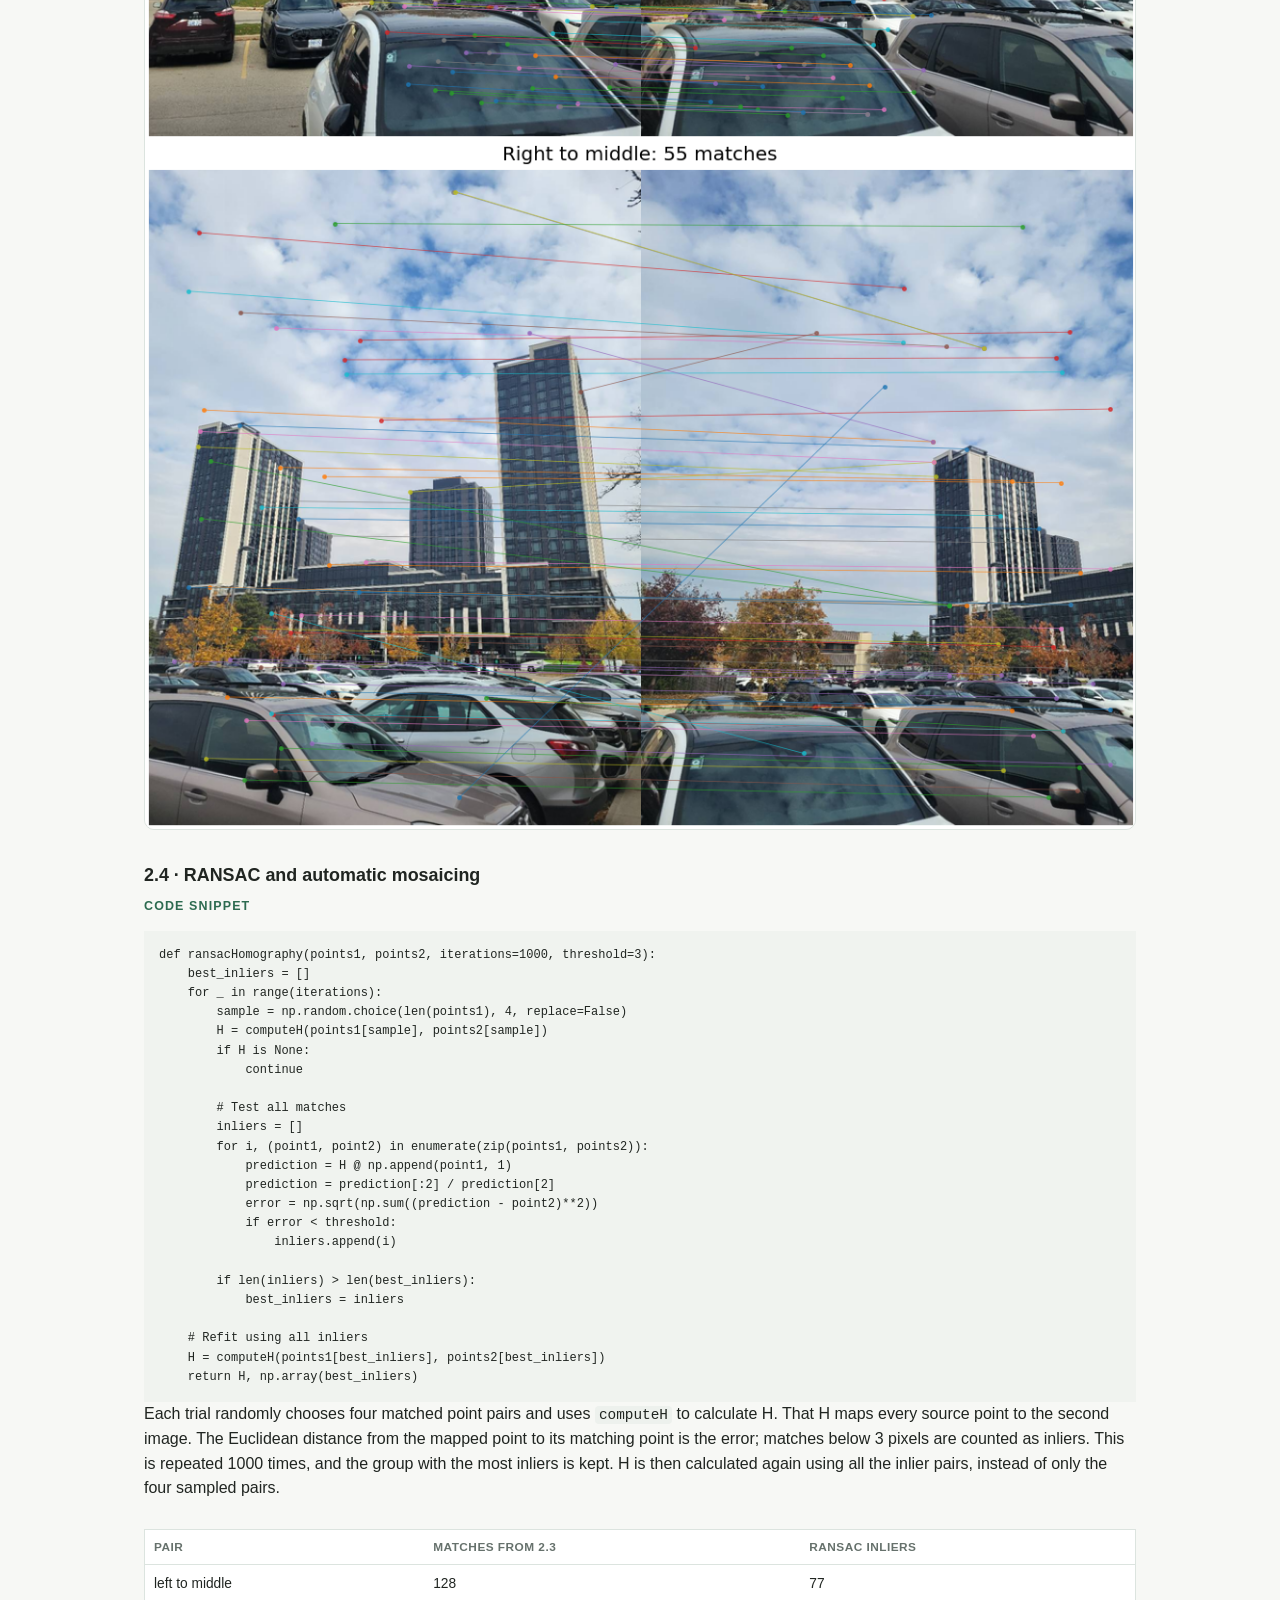
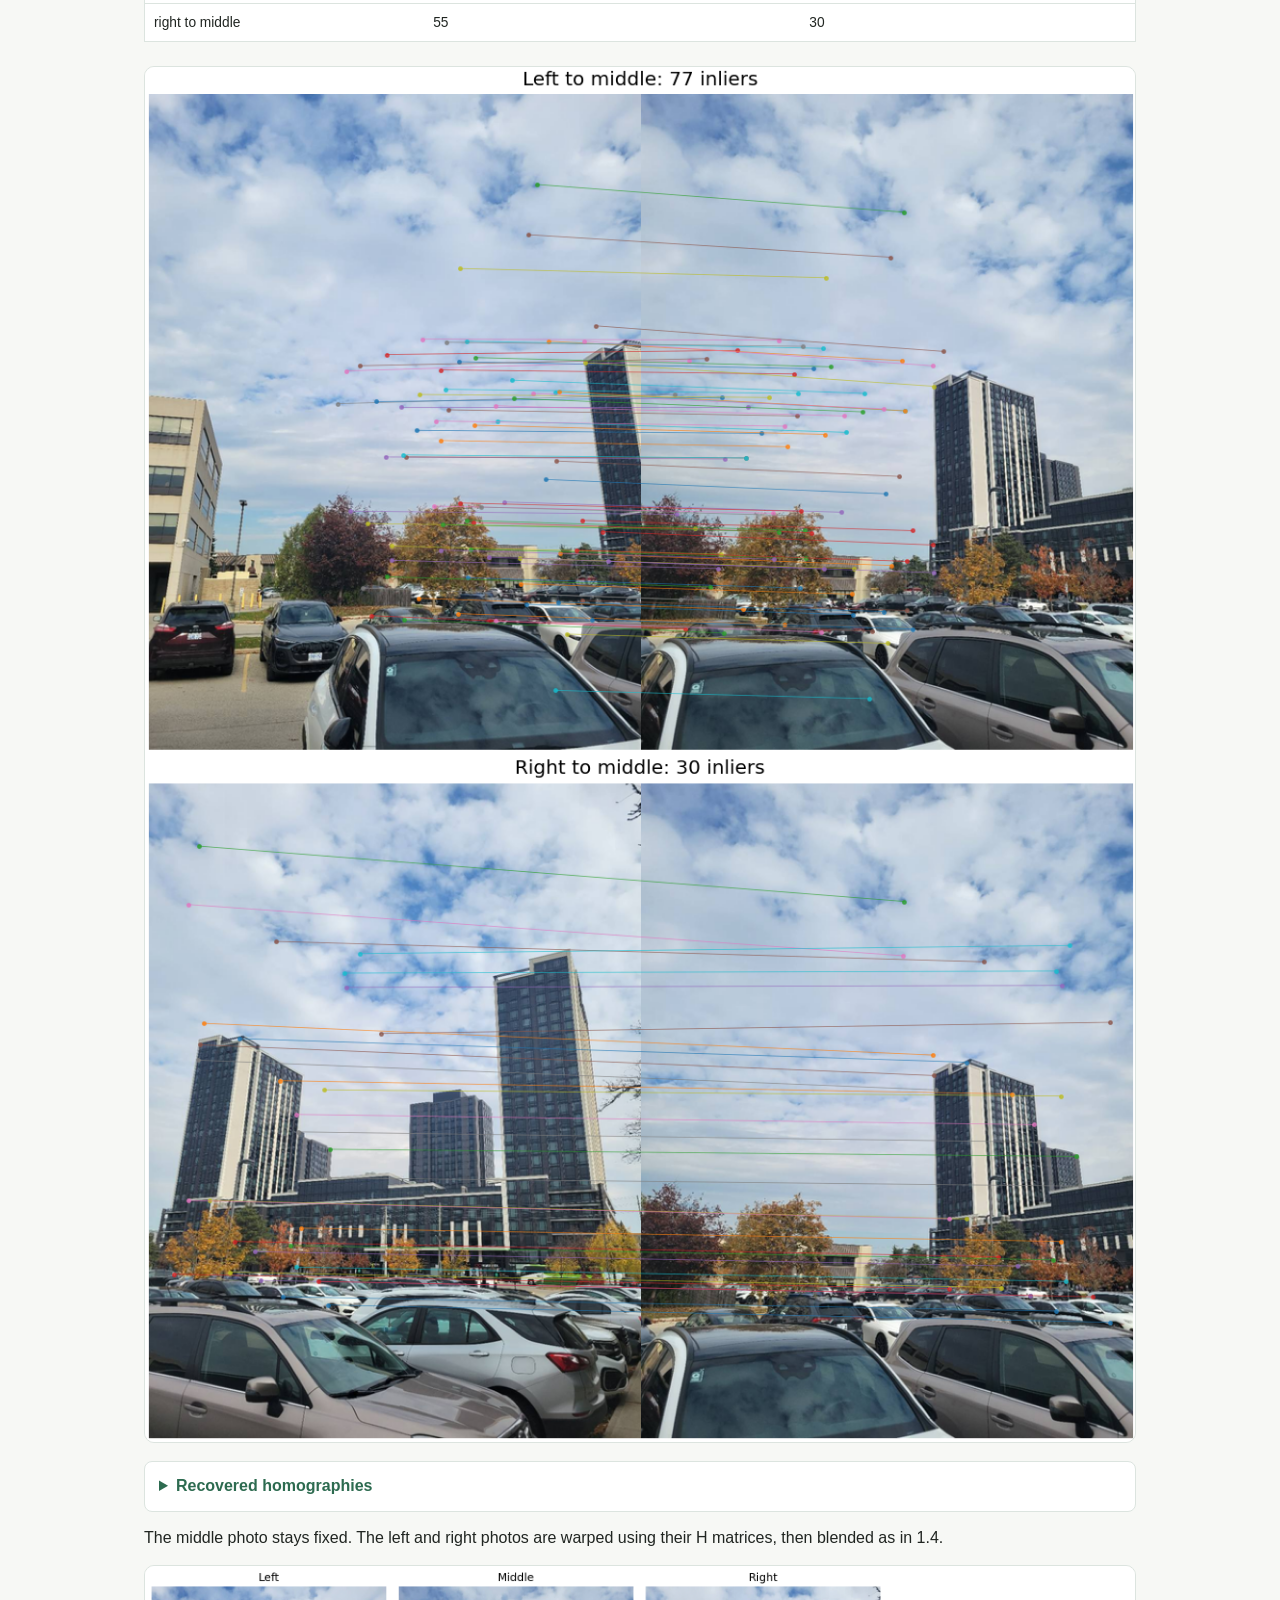
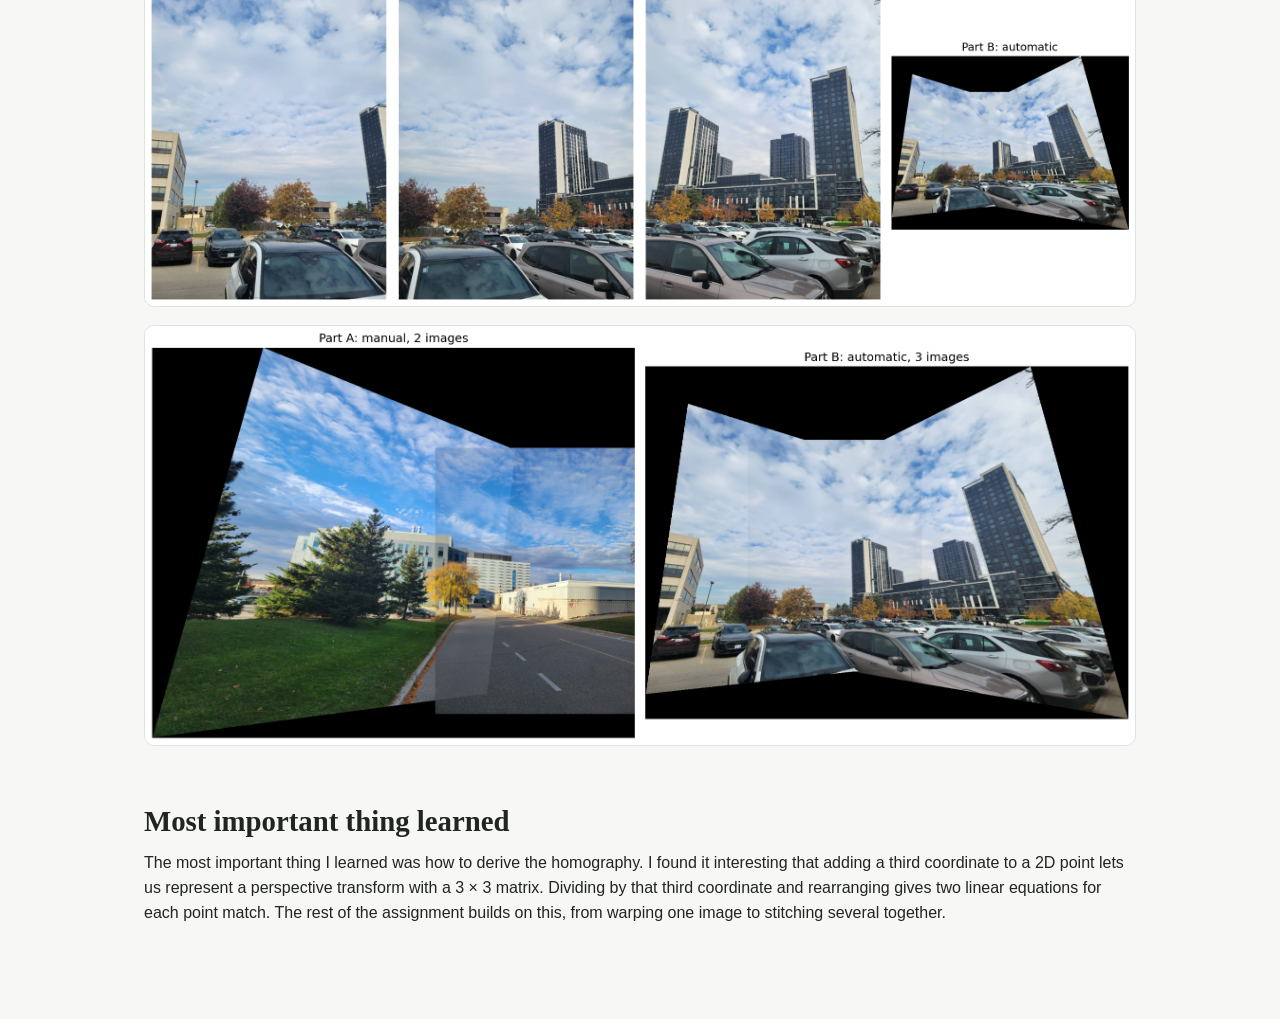
==== commit a1adde0c: "Focus reflection on deriving the homography" ====
--- a/index.html
+++ b/index.html
@@ -252,6 +252,6 @@
 <figure><a href="homography_output/part_A_and_B.png"><img src="homography_output/part_A_and_B.png" alt="Manual and automatic mosaics."></a></figure>
 
 <h2 id="most-important-thing-learned">Most important thing learned</h2>
-<p>The most important thing I learned was how much the final stitch depends on the point matches used to estimate the homography. For the right and middle photos, RANSAC kept 30 of the 55 initial matches. That showed me why similar-looking patches still need to agree on how the two images line up.</p>
+<p>The most important thing I learned was how to derive the homography. I found it interesting that adding a third coordinate to a 2D point lets us represent a perspective transform with a 3 × 3 matrix. Dividing by that third coordinate and rearranging gives two linear equations for each point match. The rest of the assignment builds on this, from warping one image to stitching several together.</p>
 
 </main></body></html>
